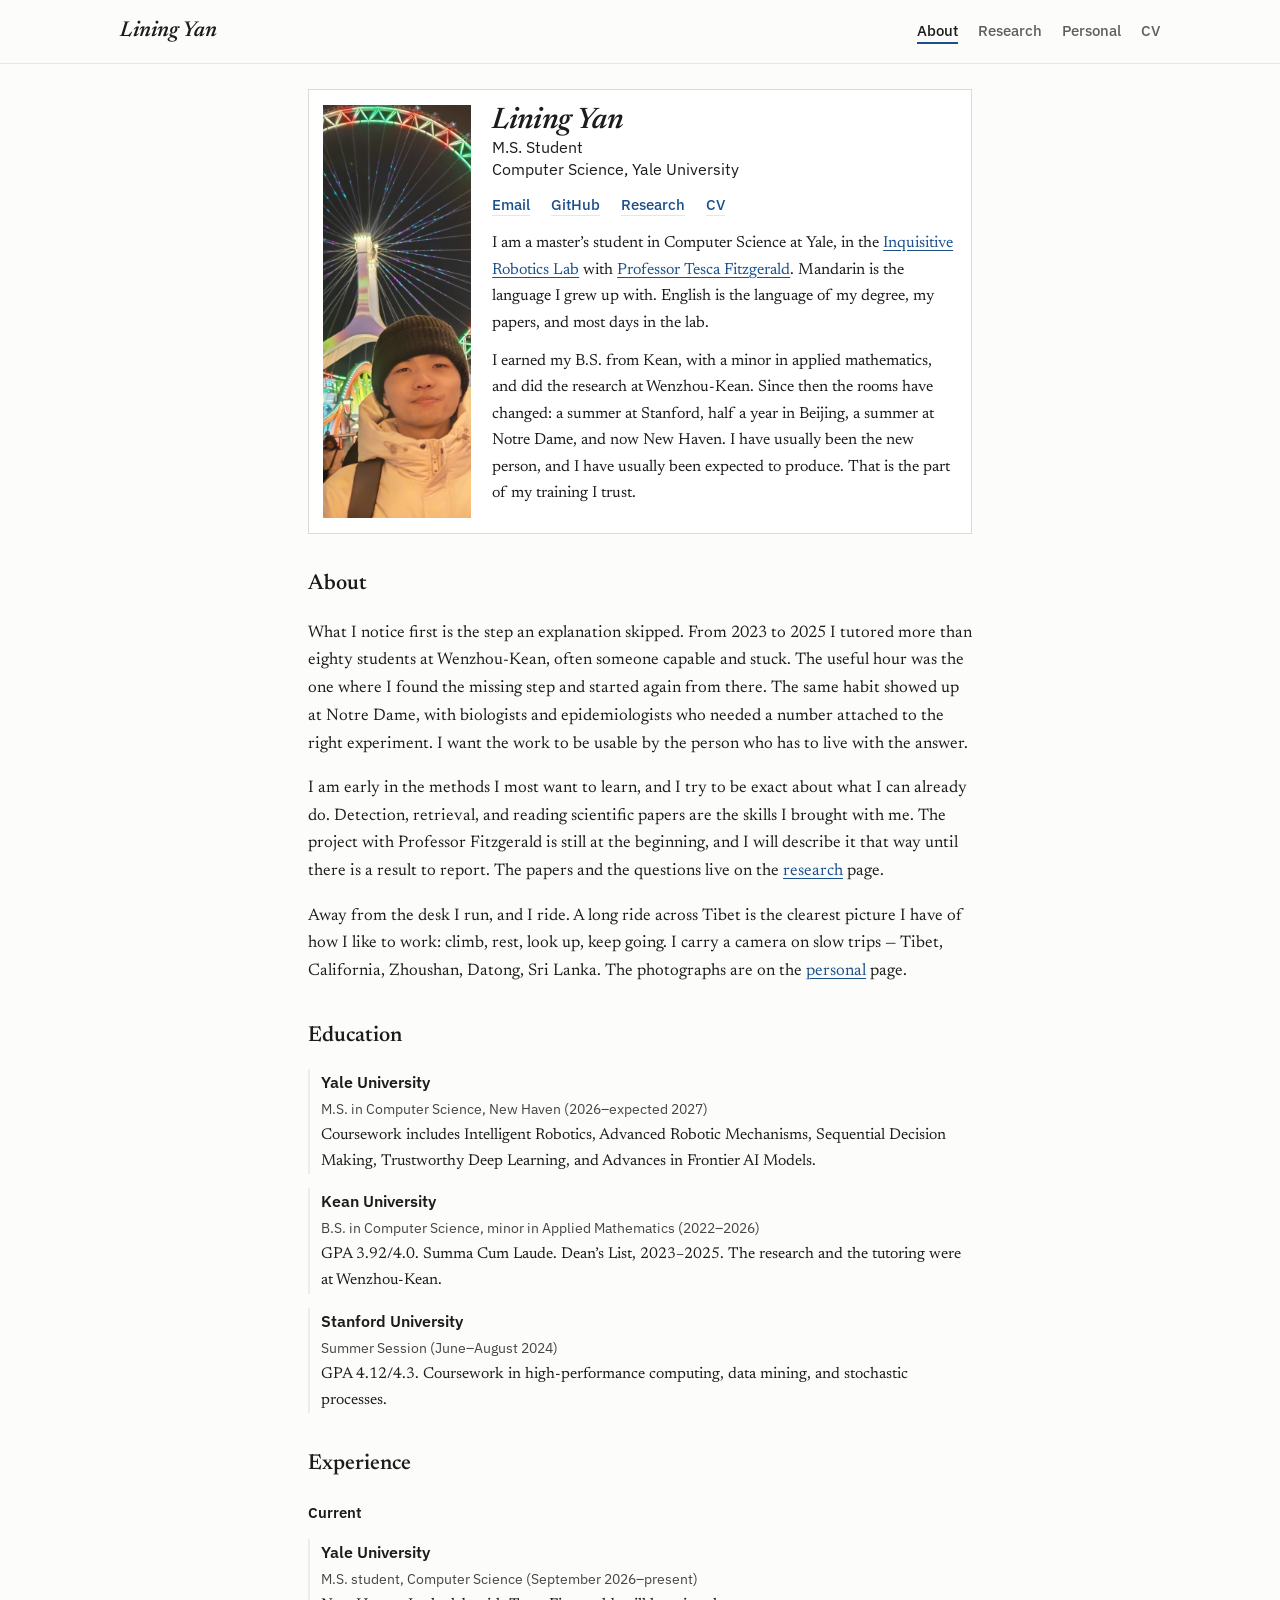
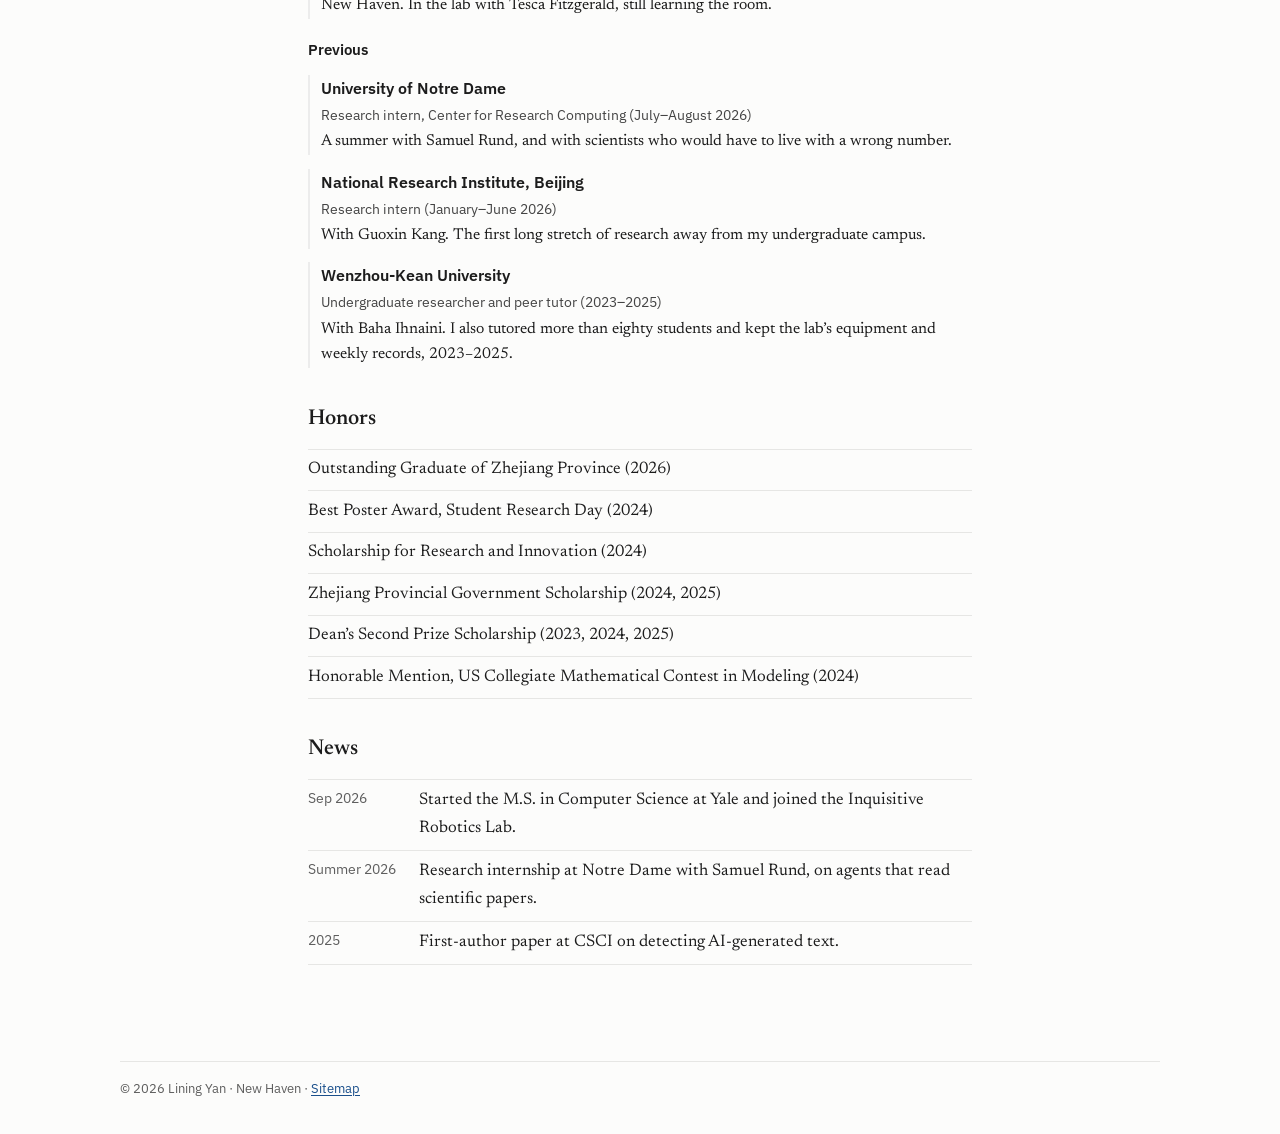
==== index.html @ f195c376 "Fold education, experience, and honors into About. Background is no longer a separate page. The old " ====
<!DOCTYPE html>
<html lang="en">
<head>
  <meta charset="UTF-8" />
  <meta name="viewport" content="width=device-width, initial-scale=1" />
  <title>Lining Yan</title>
  <meta name="description" content="Lining Yan is a master’s student in Computer Science at Yale. A short introduction: where he has studied, how he works with people, and what he does away from the lab." />
  <meta name="author" content="Lining Yan" />
  <meta name="robots" content="index, follow" />
  <link rel="canonical" href="https://yanlining1234741.github.io/lining-yan/" />
  <meta property="og:type" content="website" />
  <meta property="og:title" content="Lining Yan" />
  <meta property="og:description" content="M.S. student in Computer Science at Yale. A short introduction to who I am." />
  <meta property="og:url" content="https://yanlining1234741.github.io/lining-yan/" />
  <meta property="og:image" content="https://yanlining1234741.github.io/lining-yan/assets/portrait.jpg" />
  <meta name="twitter:card" content="summary" />
  <meta name="twitter:title" content="Lining Yan" />
  <meta name="twitter:description" content="M.S. student in Computer Science at Yale. A short introduction to who I am." />
  <script type="application/ld+json">
  {
    "@context": "https://schema.org",
    "@type": "Person",
    "name": "Lining Yan",
    "url": "https://yanlining1234741.github.io/lining-yan/",
    "image": "https://yanlining1234741.github.io/lining-yan/assets/portrait.jpg",
    "email": "mailto:lining.yan@yale.edu",
    "jobTitle": "M.S. Student in Computer Science",
    "affiliation": { "@type": "CollegeOrUniversity", "name": "Yale University" },
    "alumniOf": [
      { "@type": "CollegeOrUniversity", "name": "Kean University" }
    ],
    "knowsAbout": [
      "Reliable and adaptive agents",
      "Multimodal retrieval",
      "Interactive learning",
      "Agentic decision-making"
    ],
    "sameAs": ["https://github.com/yanlining1234741"]
  }
  </script>
  <link rel="preconnect" href="https://fonts.googleapis.com" />
  <link rel="preconnect" href="https://fonts.gstatic.com" crossorigin />
  <link href="https://fonts.googleapis.com/css2?family=IBM+Plex+Sans:wght@400;500;600&family=Newsreader:ital,opsz,wght@0,6..72,400;0,6..72,500;0,6..72,600;1,6..72,450&display=swap" rel="stylesheet" />
  <link rel="stylesheet" href="css/style.css" />
</head>
<body>
  <header class="site-header">
    <div class="header-inner">
      <a class="site-title" href="index.html">Lining Yan</a>
      <button class="nav-toggle" type="button" aria-label="Open menu" aria-expanded="false">
        <span></span><span></span><span></span>
      </button>
      <nav class="site-nav" aria-label="Primary">
        <a href="index.html" class="is-active">About</a>
        <a href="research.html">Research</a>
        <a href="personal.html">Personal</a>
        <a href="assets/Lining_Yan-CV.pdf" target="_blank" rel="noopener">CV</a>
      </nav>
    </div>
  </header>

  <main class="home">
    <section class="intro-card">
      <img src="assets/portrait.jpg" alt="Portrait of Lining Yan" width="280" height="350" />
      <div>
        <h1>Lining Yan</h1>
        <p class="role">M.S. Student<br />Computer Science, Yale University</p>
        <ul class="links">
          <li><a href="mailto:lining.yan@yale.edu">Email</a></li>
          <li><a href="https://github.com/yanlining1234741" target="_blank" rel="noopener">GitHub</a></li>
          <li><a href="research.html">Research</a></li>
          <li><a href="assets/Lining_Yan-CV.pdf" target="_blank" rel="noopener">CV</a></li>
        </ul>
        <p>
          I am a master’s student in Computer Science at Yale, in the
          <a href="https://iqr.cs.yale.edu/" target="_blank" rel="noopener">Inquisitive Robotics Lab</a>
          with <a href="https://www.tescafitzgerald.com/" target="_blank" rel="noopener">Professor Tesca Fitzgerald</a>.
          Mandarin is the language I grew up with. English is the language of my degree, my papers, and most days in the lab.
        </p>
        <p>
          I earned my B.S. from Kean, with a minor in applied mathematics, and did the research at Wenzhou-Kean.
          Since then the rooms have changed: a summer at Stanford, half a year in Beijing, a summer at Notre Dame, and now New Haven.
          I have usually been the new person, and I have usually been expected to produce. That is the part of my training I trust.
        </p>
      </div>
    </section>

    <section class="prose-block">
      <h2>About</h2>
      <p>
        What I notice first is the step an explanation skipped.
        From 2023 to 2025 I tutored more than eighty students at Wenzhou-Kean, often someone capable and stuck.
        The useful hour was the one where I found the missing step and started again from there.
        The same habit showed up at Notre Dame, with biologists and epidemiologists who needed a number attached to the right experiment.
        I want the work to be usable by the person who has to live with the answer.
      </p>
      <p>
        I am early in the methods I most want to learn, and I try to be exact about what I can already do.
        Detection, retrieval, and reading scientific papers are the skills I brought with me.
        The project with Professor Fitzgerald is still at the beginning, and I will describe it that way until there is a result to report.
        The papers and the questions live on the <a href="research.html">research</a> page.
      </p>
      <p>
        Away from the desk I run, and I ride.
        A long ride across Tibet is the clearest picture I have of how I like to work: climb, rest, look up, keep going.
        I carry a camera on slow trips — Tibet, California, Zhoushan, Datong, Sri Lanka.
        The photographs are on the <a href="personal.html">personal</a> page.
      </p>
    </section>

    <section class="prose-block" id="education">
      <h2>Education</h2>
      <article class="exp">
        <h3>Yale University</h3>
        <p class="exp-meta">M.S. in Computer Science, New Haven (2026–expected 2027)</p>
        <p class="exp-note">Coursework includes Intelligent Robotics, Advanced Robotic Mechanisms, Sequential Decision Making, Trustworthy Deep Learning, and Advances in Frontier AI Models.</p>
      </article>
      <article class="exp">
        <h3>Kean University</h3>
        <p class="exp-meta">B.S. in Computer Science, minor in Applied Mathematics (2022–2026)</p>
        <p class="exp-note">GPA 3.92/4.0. Summa Cum Laude. Dean’s List, 2023–2025. The research and the tutoring were at Wenzhou-Kean.</p>
      </article>
      <article class="exp">
        <h3>Stanford University</h3>
        <p class="exp-meta">Summer Session (June–August 2024)</p>
        <p class="exp-note">GPA 4.12/4.3. Coursework in high-performance computing, data mining, and stochastic processes.</p>
      </article>
    </section>

    <section class="prose-block">
      <h2>Experience</h2>
      <h3 class="exp-label">Current</h3>
      <article class="exp">
        <h3>Yale University</h3>
        <p class="exp-meta">M.S. student, Computer Science (September 2026–present)</p>
        <p class="exp-note">New Haven. In the lab with Tesca Fitzgerald, still learning the room.</p>
      </article>

      <h3 class="exp-label">Previous</h3>
      <article class="exp">
        <h3>University of Notre Dame</h3>
        <p class="exp-meta">Research intern, Center for Research Computing (July–August 2026)</p>
        <p class="exp-note">A summer with Samuel Rund, and with scientists who would have to live with a wrong number.</p>
      </article>
      <article class="exp">
        <h3>National Research Institute, Beijing</h3>
        <p class="exp-meta">Research intern (January–June 2026)</p>
        <p class="exp-note">With Guoxin Kang. The first long stretch of research away from my undergraduate campus.</p>
      </article>
      <article class="exp">
        <h3>Wenzhou-Kean University</h3>
        <p class="exp-meta">Undergraduate researcher and peer tutor (2023–2025)</p>
        <p class="exp-note">With Baha Ihnaini. I also tutored more than eighty students and kept the lab’s equipment and weekly records, 2023–2025.</p>
      </article>
    </section>

    <section class="prose-block">
      <h2>Honors</h2>
      <ul class="honors">
        <li>Outstanding Graduate of Zhejiang Province (2026)</li>
        <li>Best Poster Award, Student Research Day (2024)</li>
        <li>Scholarship for Research and Innovation (2024)</li>
        <li>Zhejiang Provincial Government Scholarship (2024, 2025)</li>
        <li>Dean’s Second Prize Scholarship (2023, 2024, 2025)</li>
        <li>Honorable Mention, US Collegiate Mathematical Contest in Modeling (2024)</li>
      </ul>
    </section>

    <section class="prose-block">
      <h2>News</h2>
      <ul class="news">
        <li><span>Sep 2026</span> Started the M.S. in Computer Science at Yale and joined the Inquisitive Robotics Lab.</li>
        <li><span>Summer 2026</span> Research internship at Notre Dame with Samuel Rund, on agents that read scientific papers.</li>
        <li><span>2025</span> First-author paper at CSCI on detecting AI-generated text.</li>
      </ul>
    </section>
  </main>

  <footer class="site-footer">
    <p>© <span data-year></span> Lining Yan · New Haven · <a href="sitemap.xml">Sitemap</a></p>
  </footer>
  <script src="js/main.js"></script>
</body>
</html>
---- css/style.css ----
:root {
  --paper: #fcfcfb;
  --ink: #1c1c1c;
  --muted: #5e5e5e;
  --line: #e6e6e4;
  --mark: #1a4f8b;
  --mark-soft: rgba(30, 58, 95, 0.08);
  --serif: "Newsreader", "Iowan Old Style", Palatino, serif;
  --sans: "IBM Plex Sans", "Helvetica Neue", Arial, sans-serif;
  --max: 46rem;
  --wide: 68rem;
}

*,
*::before,
*::after {
  box-sizing: border-box;
}

html {
  scroll-behavior: smooth;
}

body {
  margin: 0;
  min-height: 100vh;
  overflow-x: clip;
  color: var(--ink);
  background: var(--paper);
  font-family: var(--serif);
  font-size: 1.05rem;
  line-height: 1.65;
  font-optical-sizing: auto;
  -webkit-font-smoothing: antialiased;
}

a {
  color: var(--mark);
  text-decoration-thickness: 1px;
  text-underline-offset: 0.18em;
}

a:hover {
  color: #14283f;
}

img {
  max-width: 100%;
}

.site-header {
  position: sticky;
  top: 0;
  z-index: 20;
  background: rgba(252, 252, 251, 0.96);
  backdrop-filter: blur(10px);
  border-bottom: 1px solid var(--line);
}

.header-inner {
  display: flex;
  align-items: center;
  justify-content: space-between;
  gap: 1.5rem;
  max-width: var(--wide);
  margin: 0 auto;
  padding: 0.85rem 1.5rem;
}

.site-title {
  font-family: var(--serif);
  font-style: italic;
  font-weight: 560;
  font-size: 1.35rem;
  letter-spacing: 0;
  text-transform: none;
  color: var(--ink);
  text-decoration: none;
}

.site-title:hover {
  color: var(--mark);
}

.site-nav {
  display: flex;
  align-items: center;
  gap: 1.25rem;
  font-family: var(--sans);
  font-size: 0.92rem;
  font-weight: 500;
}

.site-nav a {
  color: var(--muted);
  text-decoration: none;
}

.site-nav a:hover,
.site-nav a.is-active {
  color: var(--ink);
}

.site-nav a.is-active {
  box-shadow: inset 0 -2px 0 var(--mark);
}

.nav-toggle {
  display: none;
  width: 2.25rem;
  height: 2.25rem;
  padding: 0;
  border: 0;
  background: transparent;
  cursor: pointer;
}

.nav-toggle span {
  display: block;
  width: 1.15rem;
  height: 1.5px;
  margin: 0.28rem auto;
  background: var(--ink);
}

.home {
  max-width: 44rem;
  margin: 0 auto;
  padding: 1.6rem 1.25rem 3.5rem;
}

.intro-card {
  display: grid;
  grid-template-columns: 9.2rem 1fr;
  gap: 1.15rem 1.35rem;
  align-items: stretch;
  padding: 0.9rem;
  border: 1px solid #d9d9d6;
  background: #fff;
}

.intro-card img {
  width: 100%;
  height: 100%;
  object-fit: cover;
  object-position: center 18%;
}

.intro-card h1 {
  margin: 0;
  font-style: italic;
  font-weight: 560;
  font-size: 1.85rem;
  letter-spacing: -0.02em;
  line-height: 1.1;
}

.role {
  margin: 0.35rem 0 0.55rem;
  font-family: var(--sans);
  font-size: 0.92rem;
  line-height: 1.35;
  color: var(--ink);
}

.intro-card .links {
  margin: 0 0 0.85rem;
}

.intro-card p {
  margin: 0 0 0.75rem;
  font-size: 1rem;
}

.prose-block {
  margin-top: 2.1rem;
}

.prose-block h2 {
  margin: 0 0 0.7rem;
  font-size: 1.35rem;
  font-weight: 560;
}

.interest-list {
  margin: 0.4rem 0 0;
  padding-left: 1.25rem;
}

.interest-list li {
  margin: 0.75rem 0;
  padding-left: 0.2rem;
}

.exp-label {
  margin: 1.1rem 0 0.2rem;
  font-family: var(--sans);
  font-size: 0.95rem;
  font-weight: 600;
}

.exp {
  margin: 0.85rem 0 0;
  padding-left: 0.7rem;
  border-left: 2px solid #ececec;
}

.exp h3 {
  margin: 0;
  font-family: var(--sans);
  font-size: 1rem;
  font-weight: 600;
}

.exp-meta {
  margin: 0.1rem 0 0;
  font-family: var(--sans);
  font-size: 0.9rem;
  color: #444;
}

.exp-note {
  margin: 0.15rem 0 0;
  font-size: 0.98rem;
}

.honors {
  list-style: none;
  margin: 0;
  padding: 0;
}

.honors li {
  padding: 0.4rem 0;
  border-top: 1px solid var(--line);
}

.honors li:last-child {
  border-bottom: 1px solid var(--line);
}

.news {
  list-style: none;
  margin: 0;
  padding: 0;
}

.news li {
  display: grid;
  grid-template-columns: 6.2rem 1fr;
  gap: 0.75rem;
  padding: 0.45rem 0;
  border-top: 1px solid var(--line);
}

.news li:last-child {
  border-bottom: 1px solid var(--line);
}

.news span {
  font-family: var(--sans);
  font-size: 0.86rem;
  color: var(--muted);
}

.page {
  max-width: var(--max);
  margin: 0 auto;
  padding: 3.2rem 1.5rem 4.5rem;
}

.page-wide {
  max-width: var(--wide);
}

.opening {
  max-width: var(--wide);
  margin: 0 auto;
  padding: 3.5rem 1.5rem 1rem;
}

.kicker {
  margin: 0 0 1.1rem;
  font-family: var(--sans);
  font-size: 0.82rem;
  font-weight: 500;
  letter-spacing: 0.14em;
  text-transform: uppercase;
  color: var(--muted);
}

.opening h1 {
  max-width: 22ch;
  margin: 0.35rem 0 0;
  font-weight: 560;
  font-size: clamp(1.85rem, 3.4vw, 2.7rem);
  line-height: 1.12;
  letter-spacing: -0.02em;
}

.name-line {
  margin: 0;
  font-family: var(--sans);
  font-size: 1.35rem;
  font-weight: 600;
  letter-spacing: -0.01em;
}

.lede {
  max-width: 40rem;
  margin: 1rem 0 0;
  font-size: 1.08rem;
  color: #2c3340;
}

.questions {
  list-style: none;
  display: grid;
  grid-template-columns: repeat(3, minmax(0, 1fr));
  gap: 1rem;
  margin: 2.6rem 0 0;
  padding: 0;
  width: 100%;
}

.questions li {
  margin: 0;
  padding: 1.1rem 1rem 1.15rem;
  background: #ffffff;
  border-top: 2px solid var(--mark);
}

.questions span {
  display: block;
  margin-bottom: 0.55rem;
  font-family: var(--sans);
  font-size: 0.75rem;
  font-weight: 600;
  letter-spacing: 0.12em;
  color: var(--mark);
}

.questions strong {
  display: block;
  margin-bottom: 0.35rem;
  font-family: var(--sans);
  font-size: 0.95rem;
  font-weight: 600;
}

.questions em {
  display: block;
  font-style: italic;
  font-weight: 480;
  font-size: 1.02rem;
  overflow-wrap: break-word;
}

.who {
  display: grid;
  grid-template-columns: 8.5rem 1fr;
  gap: 1.6rem 2rem;
  align-items: start;
  max-width: var(--wide);
  margin: 0 auto;
  padding: 2.8rem 1.5rem 0;
}

.who img {
  width: 8.5rem;
  height: 10.6rem;
  object-fit: cover;
  object-position: center 15%;
  border: 1px solid var(--line);
}

.who p {
  margin: 0 0 0.9rem;
}

.links {
  display: flex;
  flex-wrap: wrap;
  gap: 0.8rem 1.3rem;
  list-style: none;
  margin: 1.1rem 0 0;
  padding: 0;
  font-family: var(--sans);
  font-size: 0.92rem;
  font-weight: 500;
}

.links a {
  text-decoration: none;
  border-bottom: 1px solid var(--line);
  padding-bottom: 0.08rem;
}

.links a:hover {
  border-bottom-color: var(--mark);
}

.trace,
.section-block {
  max-width: var(--wide);
  margin: 0 auto;
  padding: 3rem 1.5rem 0;
}

.section-label {
  margin: 0 0 1.2rem;
  font-family: var(--sans);
  font-size: 0.78rem;
  font-weight: 600;
  letter-spacing: 0.16em;
  text-transform: uppercase;
  color: var(--muted);
}

.trace-list,
.work-list {
  list-style: none;
  margin: 0;
  padding: 0;
}

.trace-list {
  border-left: 1px solid var(--line);
  margin-left: 0.35rem;
}

.trace-list > li,
.work-list > li {
  position: relative;
  padding: 0 0 1.5rem 1.4rem;
}

.trace-list > li::before {
  content: "";
  position: absolute;
  left: -0.32rem;
  top: 0.4rem;
  width: 0.55rem;
  height: 0.55rem;
  border-radius: 50%;
  background: var(--paper);
  border: 2px solid var(--mark);
}

.meta {
  display: block;
  margin-bottom: 0.25rem;
  font-family: var(--sans);
  font-size: 0.75rem;
  font-weight: 600;
  letter-spacing: 0.08em;
  text-transform: uppercase;
  color: var(--mark);
}

.trace-list h2,
.work-list h2,
.page-title {
  margin: 0 0 0.3rem;
  font-size: 1.35rem;
  font-weight: 560;
  letter-spacing: -0.02em;
}

.trace-list p,
.work-list p {
  margin: 0;
  color: #2c3340;
}

.page-title {
  font-size: clamp(2rem, 4vw, 2.8rem);
  margin-bottom: 0.6rem;
}

.page-lead {
  margin: 0 0 2rem;
  max-width: 38rem;
  color: #2c3340;
}

.work-list > li {
  padding: 1.15rem 0;
  border-top: 1px solid var(--line);
}

.work-list > li:last-child {
  border-bottom: 1px solid var(--line);
}

.facts {
  display: grid;
  grid-template-columns: repeat(4, minmax(0, 1fr));
  gap: 0.75rem;
  max-width: var(--wide);
  margin: 0 auto;
  padding: 1.75rem 1.5rem 0;
  list-style: none;
}

.facts li {
  margin: 0;
  padding: 0.8rem 0.85rem 0.9rem;
  background: #fff;
  border: 1px solid var(--line);
}

.facts span {
  display: block;
  margin-bottom: 0.25rem;
  font-family: var(--sans);
  font-size: 0.68rem;
  font-weight: 600;
  letter-spacing: 0.1em;
  text-transform: uppercase;
  color: var(--muted);
}

.facts strong {
  display: block;
  font-family: var(--sans);
  font-size: 0.92rem;
  font-weight: 500;
  line-height: 1.35;
}

.tag {
  display: inline-block;
  margin-right: 0.45rem;
  padding: 0.08rem 0.4rem;
  background: var(--mark-soft);
  color: var(--mark);
  font-family: var(--sans);
  font-size: 0.72rem;
  font-weight: 600;
  letter-spacing: 0.06em;
  text-transform: uppercase;
}

.subhead {
  margin: 2.2rem 0 0.4rem;
  font-family: var(--sans);
  font-size: 0.78rem;
  font-weight: 600;
  letter-spacing: 0.14em;
  text-transform: uppercase;
  color: var(--muted);
}

.plain-list,
.bullet-list {
  list-style: none;
  margin: 0;
  padding: 0;
}

.plain-list > li {
  display: grid;
  grid-template-columns: 9.2rem 1fr;
  gap: 0.75rem 1.25rem;
  padding: 0.95rem 0;
  border-top: 1px solid var(--line);
}

.plain-list > li:last-child {
  border-bottom: 1px solid var(--line);
}

.when {
  font-family: var(--sans);
  font-size: 0.8rem;
  font-weight: 600;
  letter-spacing: 0.04em;
  color: var(--muted);
  padding-top: 0.2rem;
}

.bullet-list {
  display: grid;
  gap: 0.45rem;
}

.bullet-list li {
  position: relative;
  padding-left: 1rem;
}

.bullet-list li::before {
  content: "";
  position: absolute;
  left: 0;
  top: 0.62rem;
  width: 0.35rem;
  height: 0.35rem;
  border-radius: 50%;
  background: var(--mark);
}

.prose p {
  margin: 0 0 1rem;
}

.hobbies {
  display: grid;
  grid-template-columns: repeat(3, minmax(0, 1fr));
  gap: 1rem;
  margin-top: 1.4rem;
}

.hobby {
  padding-top: 0.8rem;
  border-top: 2px solid var(--mark);
}

.hobby h2 {
  margin: 0 0 0.4rem;
  font-family: var(--sans);
  font-size: 0.95rem;
  font-weight: 600;
}

.hobby p {
  margin: 0;
  font-size: 1rem;
}

.rule {
  border: 0;
  border-top: 1px solid var(--line);
  margin: 2.2rem 0;
}

.album-head {
  display: flex;
  align-items: baseline;
  justify-content: space-between;
  gap: 1rem;
}

.album-head .subhead {
  margin: 0;
}

.album-note,
.album-group-title {
  font-family: var(--sans);
}

.album-note {
  margin: 0;
  font-size: 0.82rem;
  color: var(--muted);
}

.album-group-title {
  margin: 1.8rem 0 0.8rem;
  font-size: 1.15rem;
  font-weight: 560;
}

.gallery {
  display: grid;
  grid-template-columns: repeat(3, minmax(0, 1fr));
  gap: 0.7rem;
}

.gallery-item {
  position: relative;
  display: block;
  margin: 0;
  padding: 0;
  border: 0;
  background: #e7dfd2;
  cursor: pointer;
  overflow: hidden;
  aspect-ratio: 4 / 3;
  text-align: left;
}

.gallery-item img {
  width: 100%;
  height: 100%;
  object-fit: cover;
  transition: transform 0.45s ease;
}

.gallery-item span {
  position: absolute;
  left: 0;
  right: 0;
  bottom: 0;
  padding: 1.5rem 0.7rem 0.5rem;
  font-family: var(--sans);
  font-size: 0.75rem;
  font-weight: 600;
  letter-spacing: 0.04em;
  color: #fff;
  background: linear-gradient(transparent, rgba(28, 23, 18, 0.72));
}

.gallery-item:hover img,
.gallery-item:focus-visible img {
  transform: scale(1.04);
}

.gallery-item:focus-visible {
  outline: 2px solid var(--mark);
  outline-offset: 2px;
}

.lightbox {
  position: fixed;
  inset: 0;
  z-index: 100;
  display: flex;
  align-items: center;
  justify-content: center;
  padding: 1.5rem;
  background: rgba(28, 23, 18, 0.9);
}

.lightbox[hidden] {
  display: none;
}

.lightbox-figure {
  margin: 0;
  max-width: min(92vw, 56rem);
  text-align: center;
}

.lightbox-figure img {
  max-width: 100%;
  max-height: 78vh;
  object-fit: contain;
}

.lightbox-figure figcaption {
  margin-top: 0.7rem;
  font-family: var(--sans);
  font-size: 0.9rem;
  color: rgba(255, 255, 255, 0.86);
}

.lightbox-close,
.lightbox-prev,
.lightbox-next {
  position: absolute;
  border: 0;
  background: transparent;
  color: #fff;
  cursor: pointer;
  font-size: 2rem;
  line-height: 1;
}

.lightbox-close { top: 0.7rem; right: 1rem; }
.lightbox-prev,
.lightbox-next { top: 50%; transform: translateY(-50%); }
.lightbox-prev { left: 0.4rem; }
.lightbox-next { right: 0.4rem; }

body.lightbox-open {
  overflow: hidden;
}

.site-footer {
  max-width: var(--wide);
  margin: 0 auto;
  padding: 2.5rem 1.5rem 2.2rem;
  font-family: var(--sans);
  font-size: 0.8rem;
  color: var(--muted);
}

.site-footer p {
  margin: 0;
  padding-top: 1rem;
  border-top: 1px solid var(--line);
}

.page-panel {
  background: transparent;
  border: 0;
  box-shadow: none;
  padding: 0;
}

@media (max-width: 800px) {
  .nav-toggle {
    display: inline-block;
  }

  .site-nav {
    display: none;
    position: absolute;
    left: 0;
    right: 0;
    top: 100%;
    flex-direction: column;
    align-items: stretch;
    gap: 0;
    padding: 0.4rem 0 0.7rem;
    background: var(--paper);
    border-bottom: 1px solid var(--line);
  }

  .header-inner.is-open .site-nav {
    display: flex;
  }

  .site-nav a {
    padding: 0.7rem 1.5rem;
  }

  .questions,
  .hobbies,
  .gallery {
    grid-template-columns: minmax(0, 1fr);
  }

  .questions li,
  .lede,
  .opening h1 {
    min-width: 0;
    max-width: 100%;
  }

  .who,
  .plain-list > li,
  .facts,
  .intro-card,
  .news li {
    grid-template-columns: 1fr;
    gap: 0.45rem;
  }

  .intro-card img {
    width: 8.5rem;
    height: 10.5rem;
  }

  .who img {
    width: 7rem;
    height: 8.8rem;
  }

  .opening,
  .who,
  .trace,
  .page {
    padding-left: 1.15rem;
    padding-right: 1.15rem;
  }

  .opening h1 {
    max-width: none;
    font-size: 2.15rem;
    overflow-wrap: break-word;
  }
}

@media (max-width: 480px) {
  .gallery {
    grid-template-columns: 1fr;
  }
}

@keyframes rise {
  from { opacity: 0; transform: translateY(8px); }
  to { opacity: 1; transform: none; }
}

@keyframes draw {
  from { transform: scaleX(0); }
  to { transform: scaleX(1); }
}

.opening h1,
.lede,
.facts li,
.questions li,
.trace-list > li,
.who {
  animation: rise 0.7s cubic-bezier(0.22, 1, 0.36, 1) both;
}

.questions li:nth-child(2),
.facts li:nth-child(2),
.trace-list > li:nth-child(2) { animation-delay: 0.08s; }
.questions li:nth-child(3),
.facts li:nth-child(3),
.trace-list > li:nth-child(3) { animation-delay: 0.16s; }
.facts li:nth-child(4),
.trace-list > li:nth-child(4) { animation-delay: 0.24s; }

.site-header {
  animation: rise 0.45s ease both;
}

.questions li,
.facts li,
.work-list > li {
  transition: border-color 0.25s ease, transform 0.25s ease;
}

.questions li:hover,
.facts li:hover {
  transform: translateY(-2px);
}

.trace-list {
  transform-origin: top center;
  animation: rise 0.8s ease both;
}

@media (prefers-reduced-motion: reduce) {
  html { scroll-behavior: auto; }
  .gallery-item img { transition: none; }
  .opening h1,
  .lede,
  .facts li,
  .questions li,
  .trace-list,
  .trace-list > li,
  .who,
  .site-header {
    animation: none;
  }
  .questions li:hover,
  .facts li:hover {
    transform: none;
  }
}
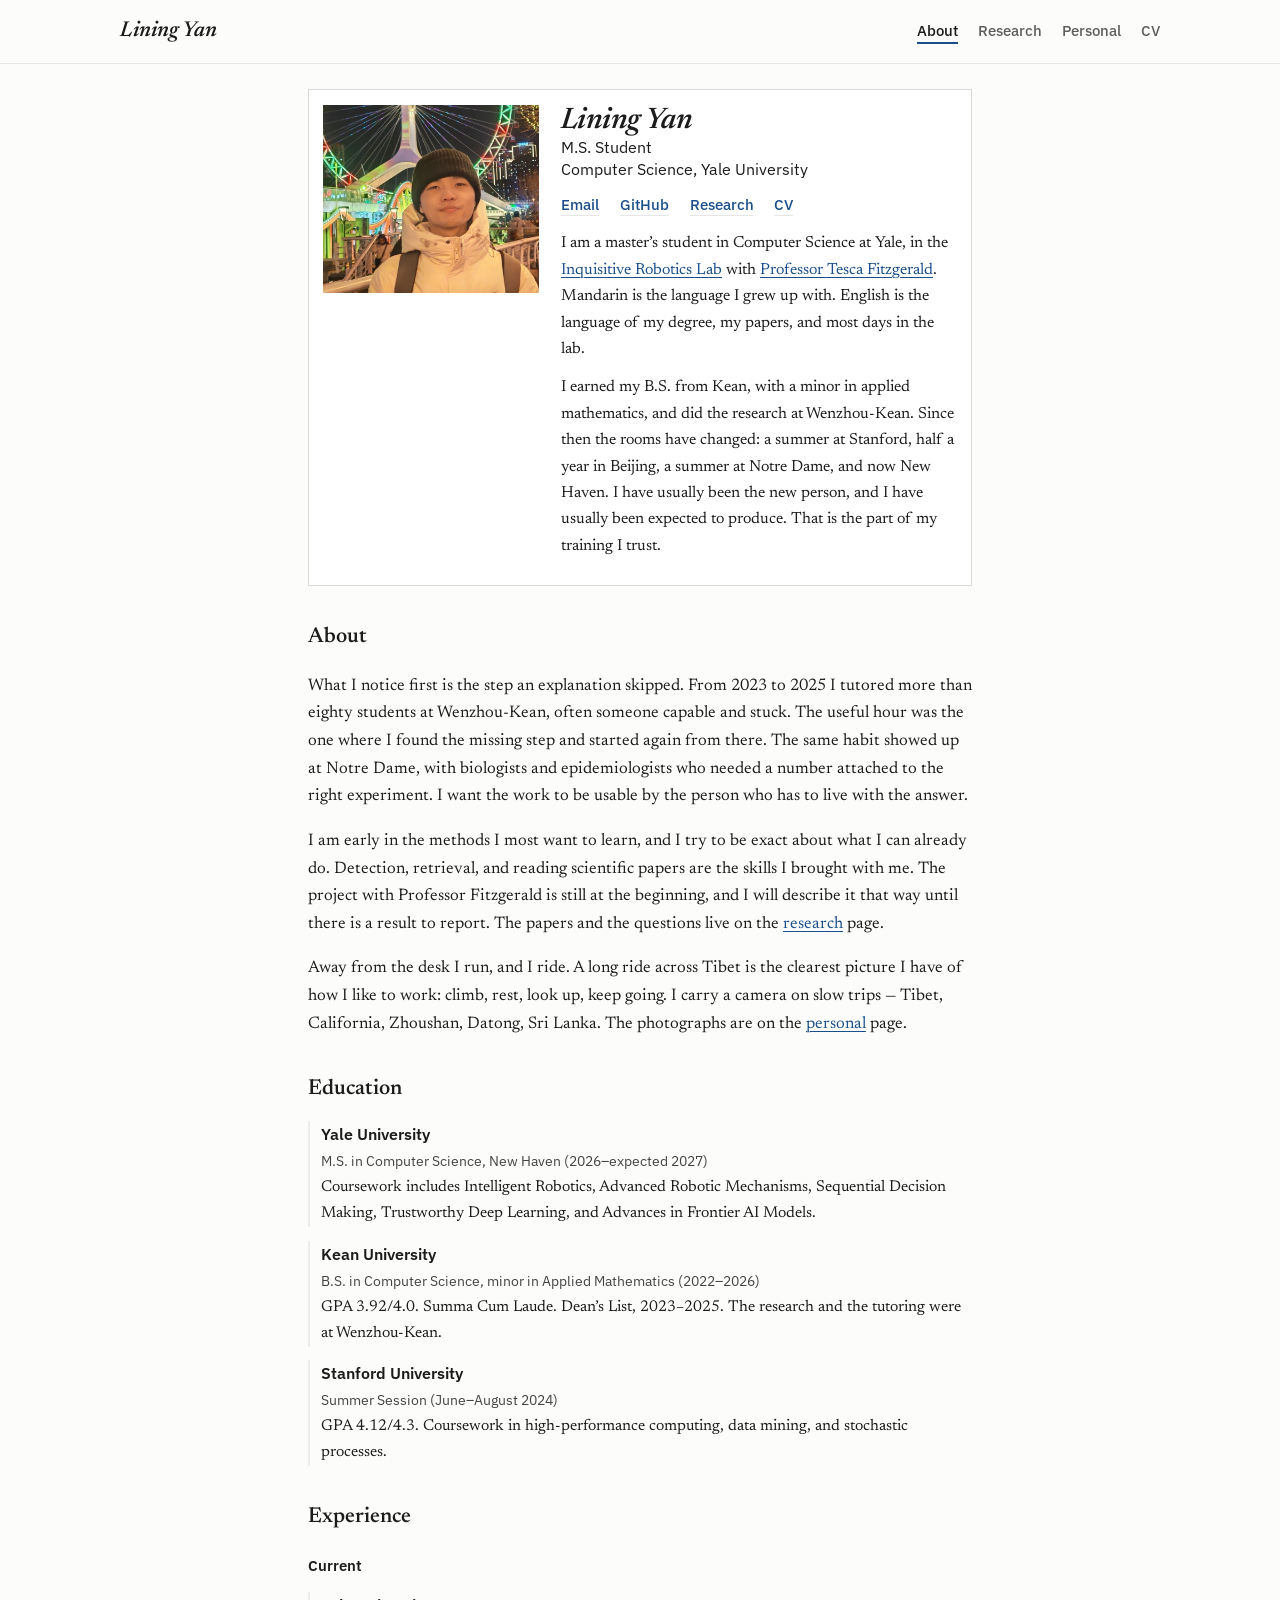
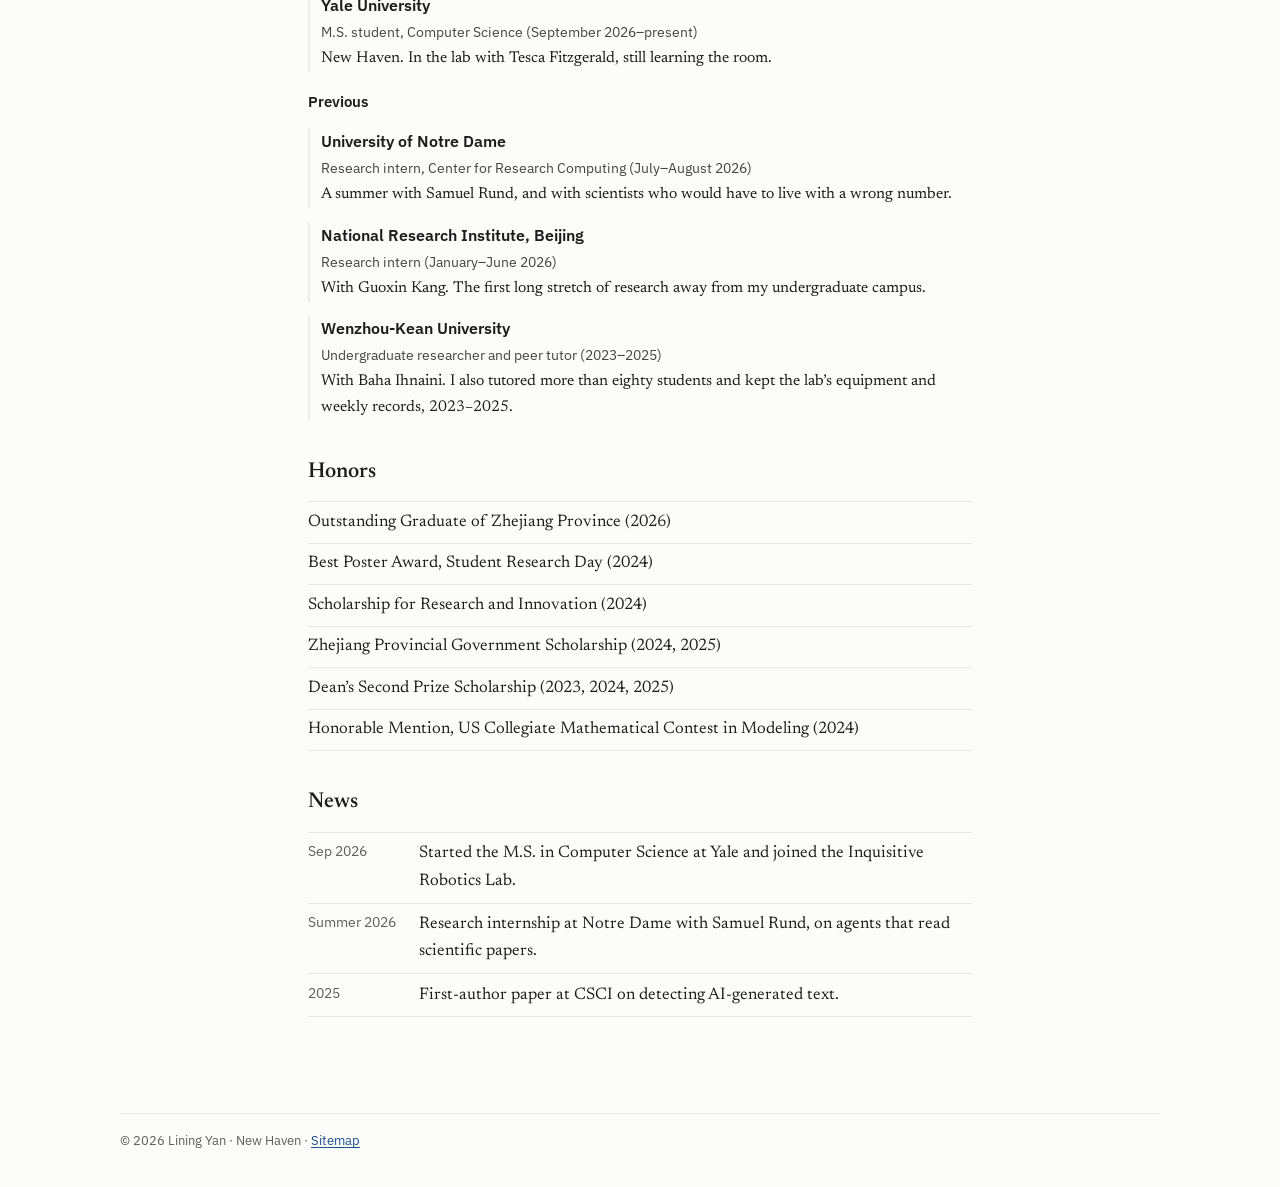
==== commit 7b0f9600: "Frame the homepage photo around the face. The portrait no longer stretches to the height of the bio," ====
--- a/index.html
+++ b/index.html
@@ -61,7 +61,7 @@
 
   <main class="home">
     <section class="intro-card">
-      <img src="assets/portrait.jpg" alt="Portrait of Lining Yan" width="280" height="350" />
+      <img src="assets/portrait-card.jpg" alt="Portrait of Lining Yan" width="810" height="707" />
       <div>
         <h1>Lining Yan</h1>
         <p class="role">M.S. Student<br />Computer Science, Yale University</p>
--- a/css/style.css
+++ b/css/style.css
@@ -131,19 +131,21 @@
 
 .intro-card {
   display: grid;
-  grid-template-columns: 9.2rem 1fr;
+  grid-template-columns: 13.5rem 1fr;
   gap: 1.15rem 1.35rem;
-  align-items: stretch;
+  align-items: start;
   padding: 0.9rem;
   border: 1px solid #d9d9d6;
   background: #fff;
 }
 
 .intro-card img {
+  display: block;
   width: 100%;
-  height: 100%;
+  height: auto;
+  aspect-ratio: 810 / 707;
   object-fit: cover;
-  object-position: center 18%;
+  object-position: center;
 }
 
 .intro-card h1 {
@@ -841,8 +843,9 @@
   }
 
   .intro-card img {
-    width: 8.5rem;
-    height: 10.5rem;
+    width: 100%;
+    max-width: 18rem;
+    height: auto;
   }
 
   .who img {
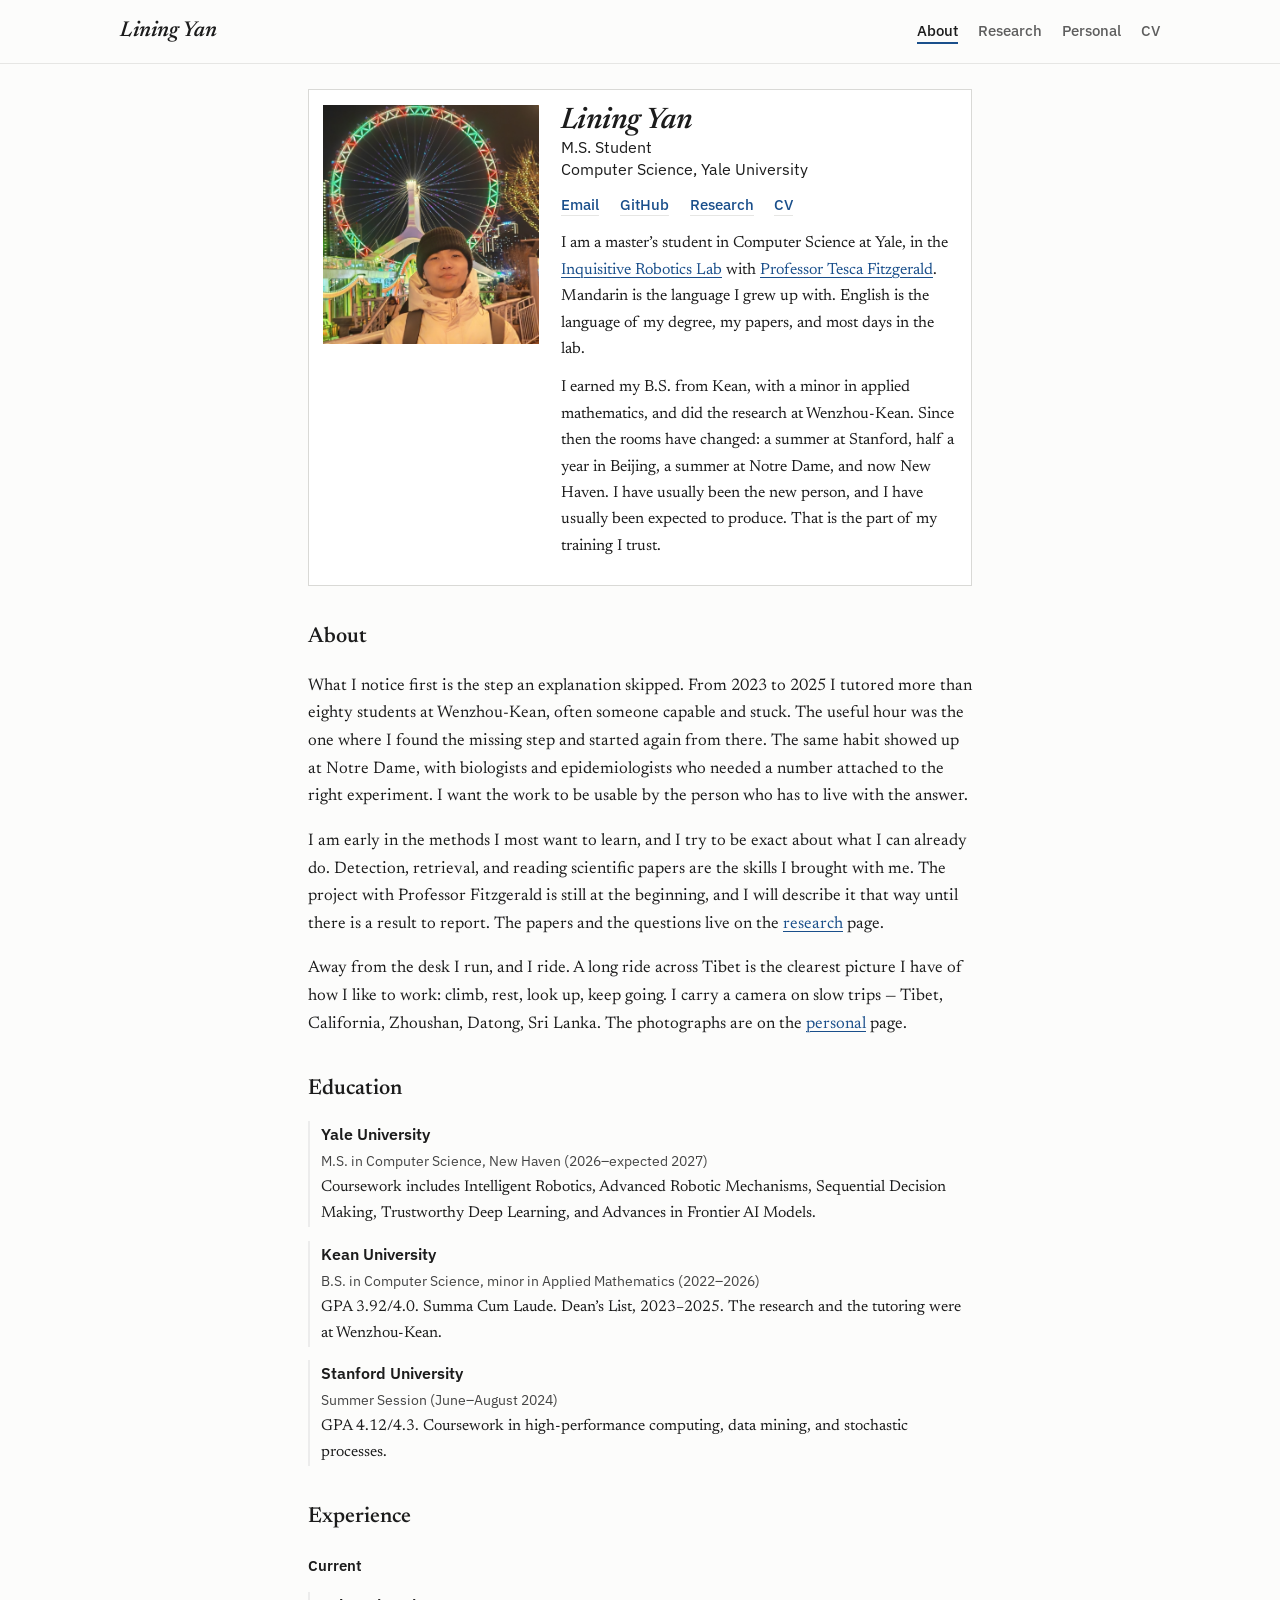
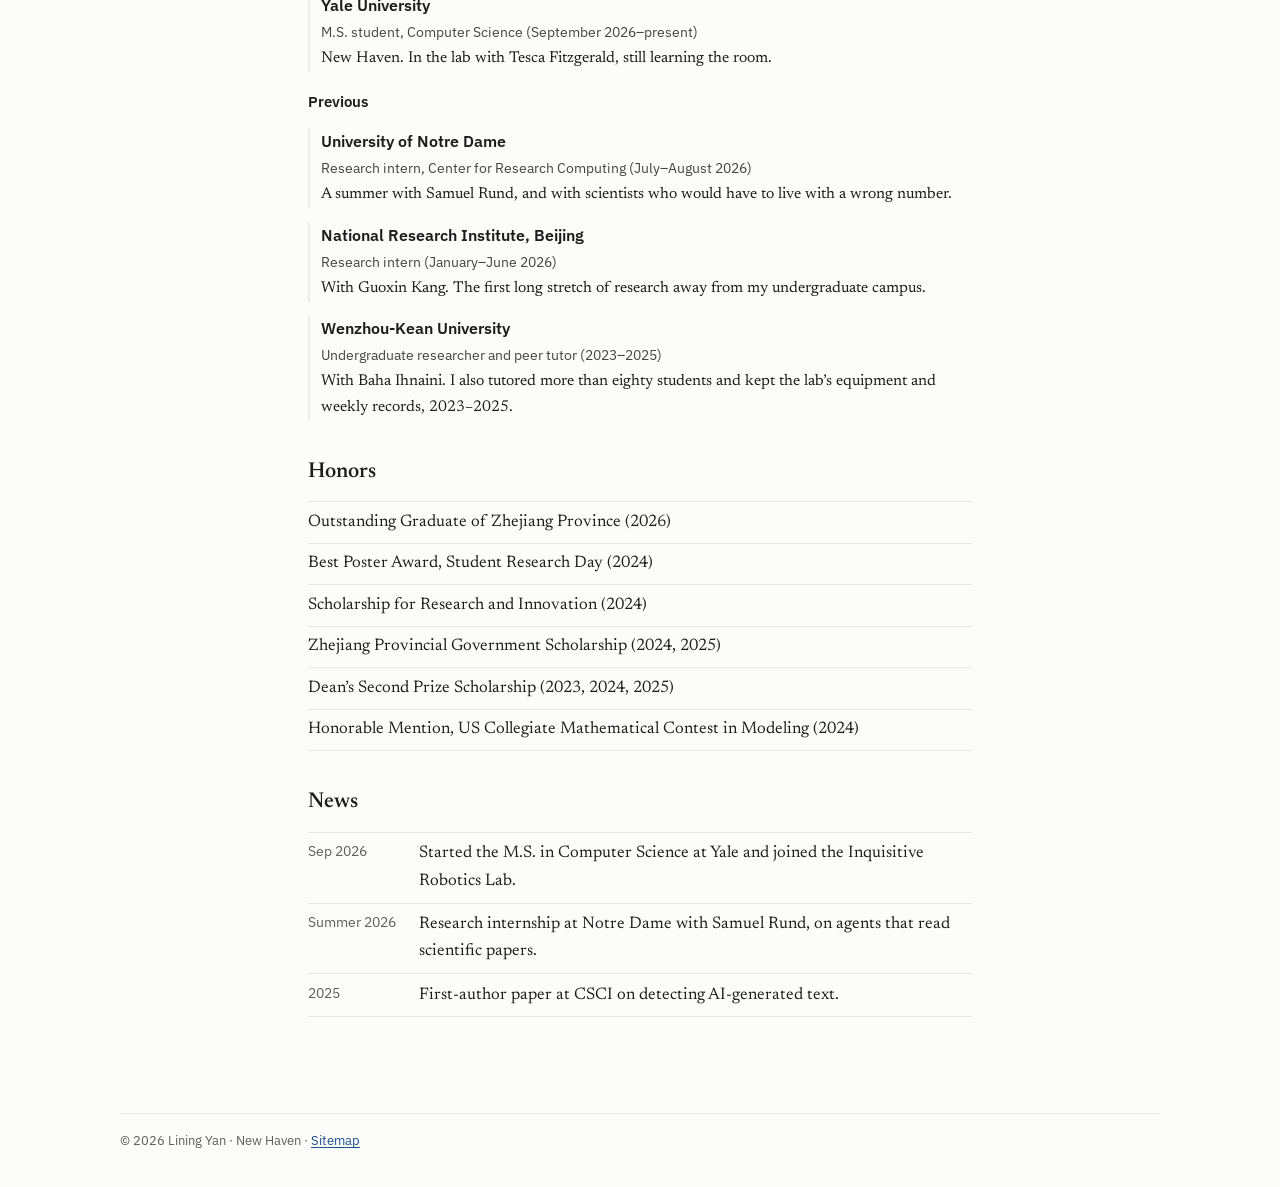
==== commit c1a24e45: "Show the homepage photo in full. The portrait keeps its original frame instead of a tighter crop.  C" ====
--- a/index.html
+++ b/index.html
@@ -61,7 +61,7 @@
 
   <main class="home">
     <section class="intro-card">
-      <img src="assets/portrait-card.jpg" alt="Portrait of Lining Yan" width="810" height="707" />
+      <img src="assets/portrait.jpg" alt="Portrait of Lining Yan" width="999" height="1107" />
       <div>
         <h1>Lining Yan</h1>
         <p class="role">M.S. Student<br />Computer Science, Yale University</p>
--- a/css/style.css
+++ b/css/style.css
@@ -143,9 +143,6 @@
   display: block;
   width: 100%;
   height: auto;
-  aspect-ratio: 810 / 707;
-  object-fit: cover;
-  object-position: center;
 }
 
 .intro-card h1 {
@@ -844,7 +841,6 @@
 
   .intro-card img {
     width: 100%;
-    max-width: 18rem;
     height: auto;
   }
 
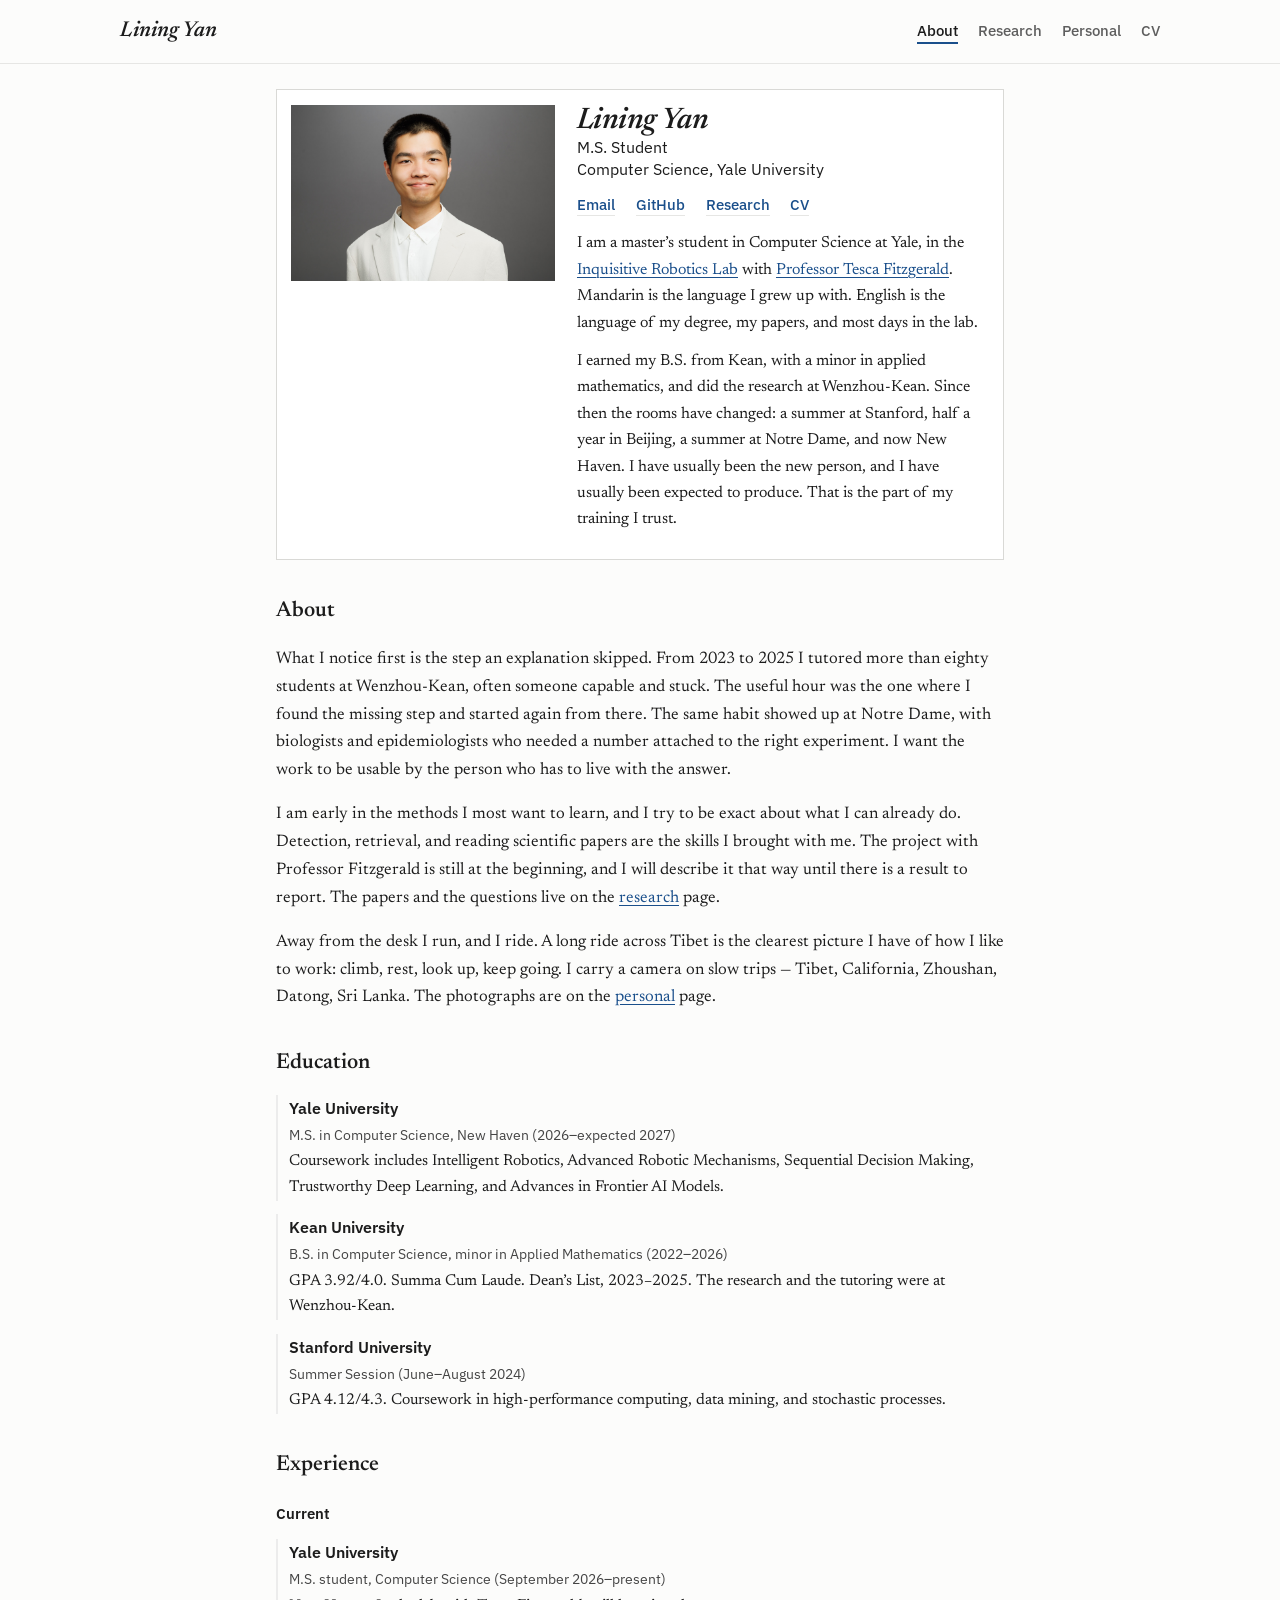
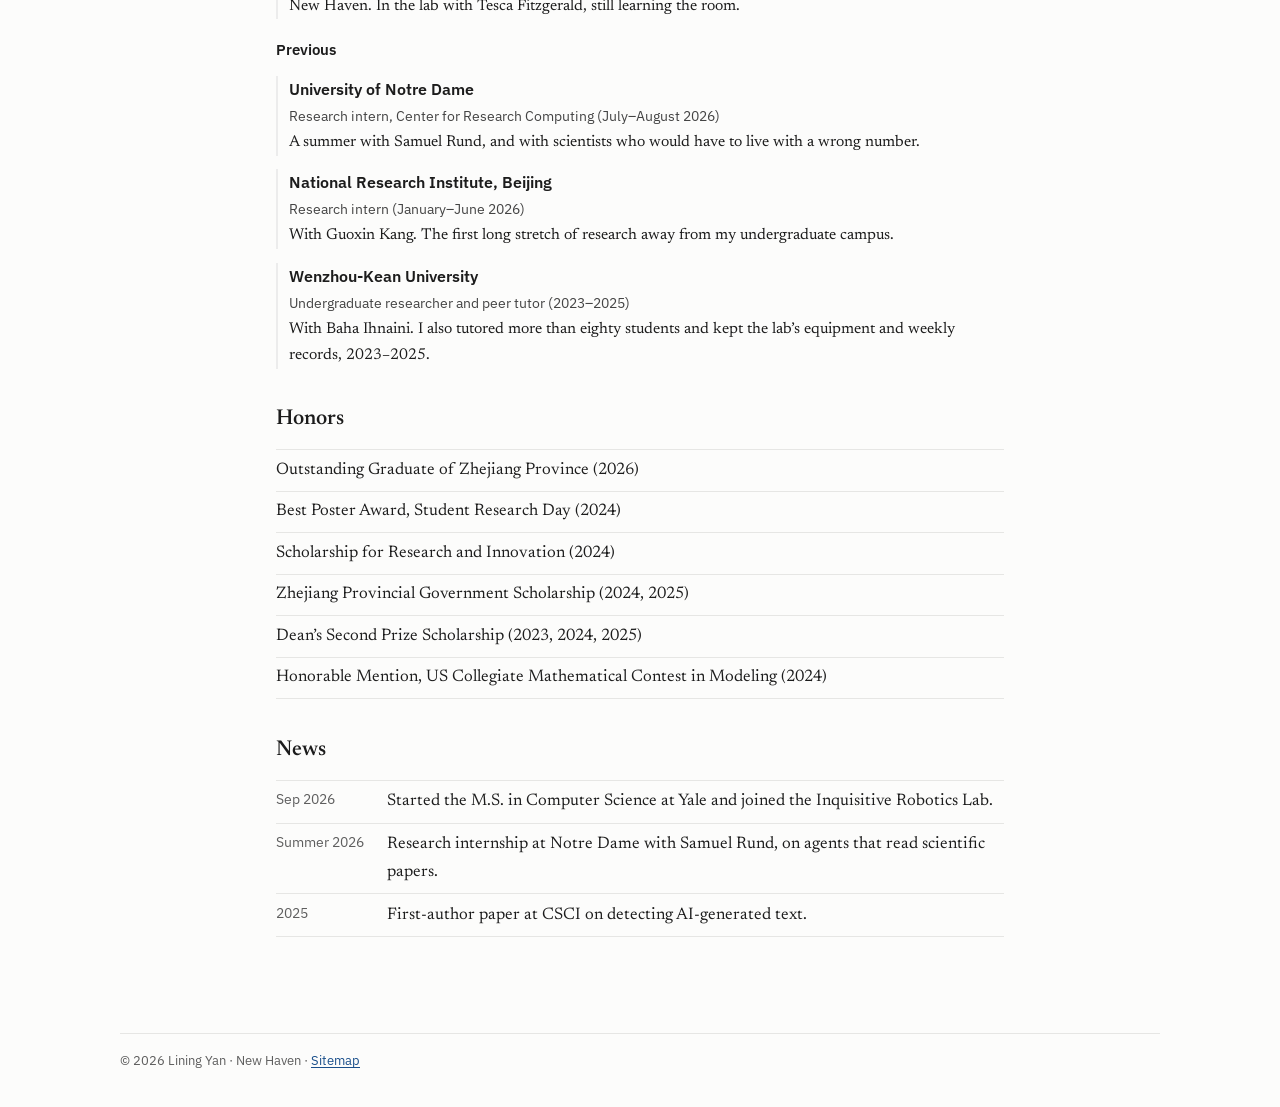
==== commit 6de33c2b: "Use the studio portrait on the homepage. The full headshot sits beside the introduction, in proporti" ====
--- a/index.html
+++ b/index.html
@@ -12,7 +12,7 @@
   <meta property="og:title" content="Lining Yan" />
   <meta property="og:description" content="M.S. student in Computer Science at Yale. A short introduction to who I am." />
   <meta property="og:url" content="https://yanlining1234741.github.io/lining-yan/" />
-  <meta property="og:image" content="https://yanlining1234741.github.io/lining-yan/assets/portrait.jpg" />
+  <meta property="og:image" content="https://yanlining1234741.github.io/lining-yan/assets/headshot.jpg" />
   <meta name="twitter:card" content="summary" />
   <meta name="twitter:title" content="Lining Yan" />
   <meta name="twitter:description" content="M.S. student in Computer Science at Yale. A short introduction to who I am." />
@@ -22,7 +22,7 @@
     "@type": "Person",
     "name": "Lining Yan",
     "url": "https://yanlining1234741.github.io/lining-yan/",
-    "image": "https://yanlining1234741.github.io/lining-yan/assets/portrait.jpg",
+    "image": "https://yanlining1234741.github.io/lining-yan/assets/headshot.jpg",
     "email": "mailto:lining.yan@yale.edu",
     "jobTitle": "M.S. Student in Computer Science",
     "affiliation": { "@type": "CollegeOrUniversity", "name": "Yale University" },
@@ -61,7 +61,7 @@
 
   <main class="home">
     <section class="intro-card">
-      <img src="assets/portrait.jpg" alt="Portrait of Lining Yan" width="999" height="1107" />
+      <img src="assets/headshot.jpg" alt="Portrait of Lining Yan" width="1600" height="1066" />
       <div>
         <h1>Lining Yan</h1>
         <p class="role">M.S. Student<br />Computer Science, Yale University</p>
--- a/css/style.css
+++ b/css/style.css
@@ -124,14 +124,14 @@
 }
 
 .home {
-  max-width: 44rem;
+  max-width: 48rem;
   margin: 0 auto;
   padding: 1.6rem 1.25rem 3.5rem;
 }
 
 .intro-card {
   display: grid;
-  grid-template-columns: 13.5rem 1fr;
+  grid-template-columns: 16.5rem 1fr;
   gap: 1.15rem 1.35rem;
   align-items: start;
   padding: 0.9rem;
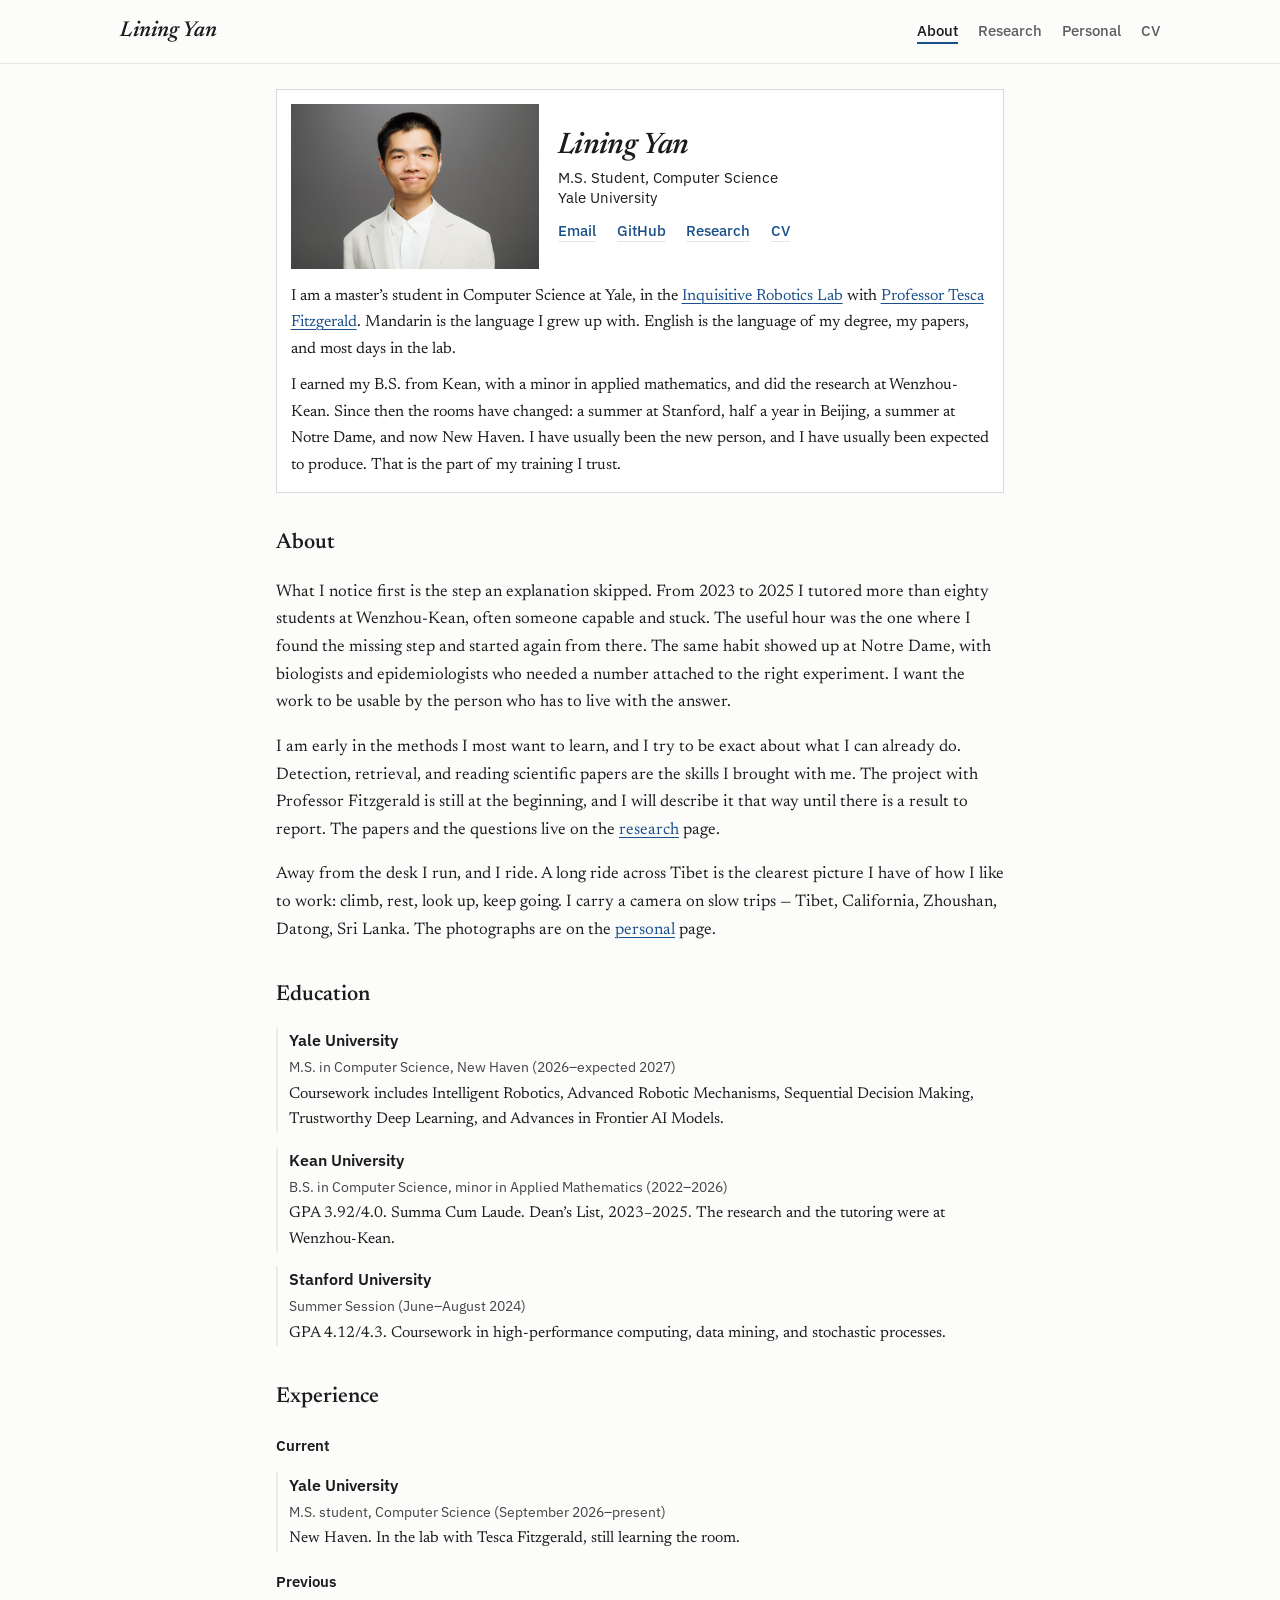
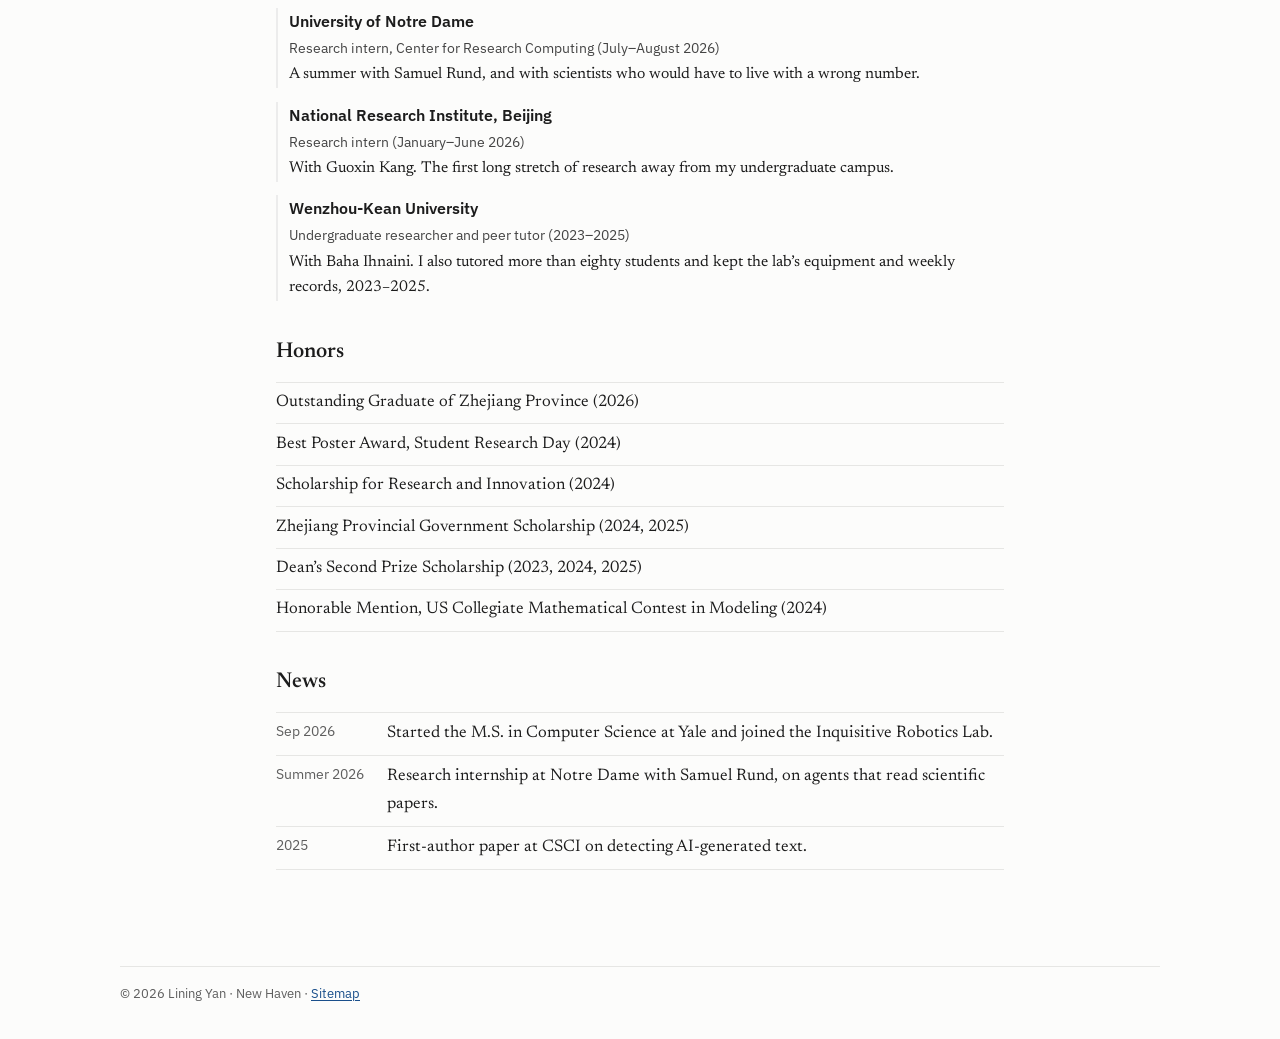
==== commit 3e35d951: "Tighten the portrait against the introduction. The photo stays on the left beside the name, and the " ====
--- a/index.html
+++ b/index.html
@@ -62,15 +62,17 @@
   <main class="home">
     <section class="intro-card">
       <img src="assets/headshot.jpg" alt="Portrait of Lining Yan" width="1600" height="1066" />
-      <div>
+      <div class="intro-id">
         <h1>Lining Yan</h1>
-        <p class="role">M.S. Student<br />Computer Science, Yale University</p>
+        <p class="role">M.S. Student, Computer Science<br />Yale University</p>
         <ul class="links">
           <li><a href="mailto:lining.yan@yale.edu">Email</a></li>
           <li><a href="https://github.com/yanlining1234741" target="_blank" rel="noopener">GitHub</a></li>
           <li><a href="research.html">Research</a></li>
           <li><a href="assets/Lining_Yan-CV.pdf" target="_blank" rel="noopener">CV</a></li>
         </ul>
+      </div>
+      <div class="intro-bio">
         <p>
           I am a master’s student in Computer Science at Yale, in the
           <a href="https://iqr.cs.yale.edu/" target="_blank" rel="noopener">Inquisitive Robotics Lab</a>
--- a/css/style.css
+++ b/css/style.css
@@ -131,18 +131,29 @@
 
 .intro-card {
   display: grid;
-  grid-template-columns: 16.5rem 1fr;
-  gap: 1.15rem 1.35rem;
-  align-items: start;
-  padding: 0.9rem;
+  grid-template-columns: 15.5rem 1fr;
+  gap: 0.85rem 1.2rem;
+  align-items: center;
+  padding: 0.85rem;
   border: 1px solid #d9d9d6;
   background: #fff;
 }
 
 .intro-card img {
+  grid-column: 1;
+  grid-row: 1;
   display: block;
   width: 100%;
   height: auto;
+}
+
+.intro-id {
+  grid-column: 2;
+  grid-row: 1;
+}
+
+.intro-bio {
+  grid-column: 1 / -1;
 }
 
 .intro-card h1 {
@@ -163,12 +174,16 @@
 }
 
 .intro-card .links {
-  margin: 0 0 0.85rem;
-}
-
-.intro-card p {
-  margin: 0 0 0.75rem;
+  margin: 0.7rem 0 0;
+}
+
+.intro-bio p {
+  margin: 0 0 0.65rem;
   font-size: 1rem;
+}
+
+.intro-bio p:last-child {
+  margin-bottom: 0;
 }
 
 .prose-block {
@@ -839,9 +854,21 @@
     gap: 0.45rem;
   }
 
+  .intro-card {
+    grid-template-columns: 1fr;
+  }
+
+  .intro-card img,
+  .intro-id,
+  .intro-bio {
+    grid-column: 1;
+    grid-row: auto;
+  }
+
   .intro-card img {
     width: 100%;
     height: auto;
+    margin: 0;
   }
 
   .who img {
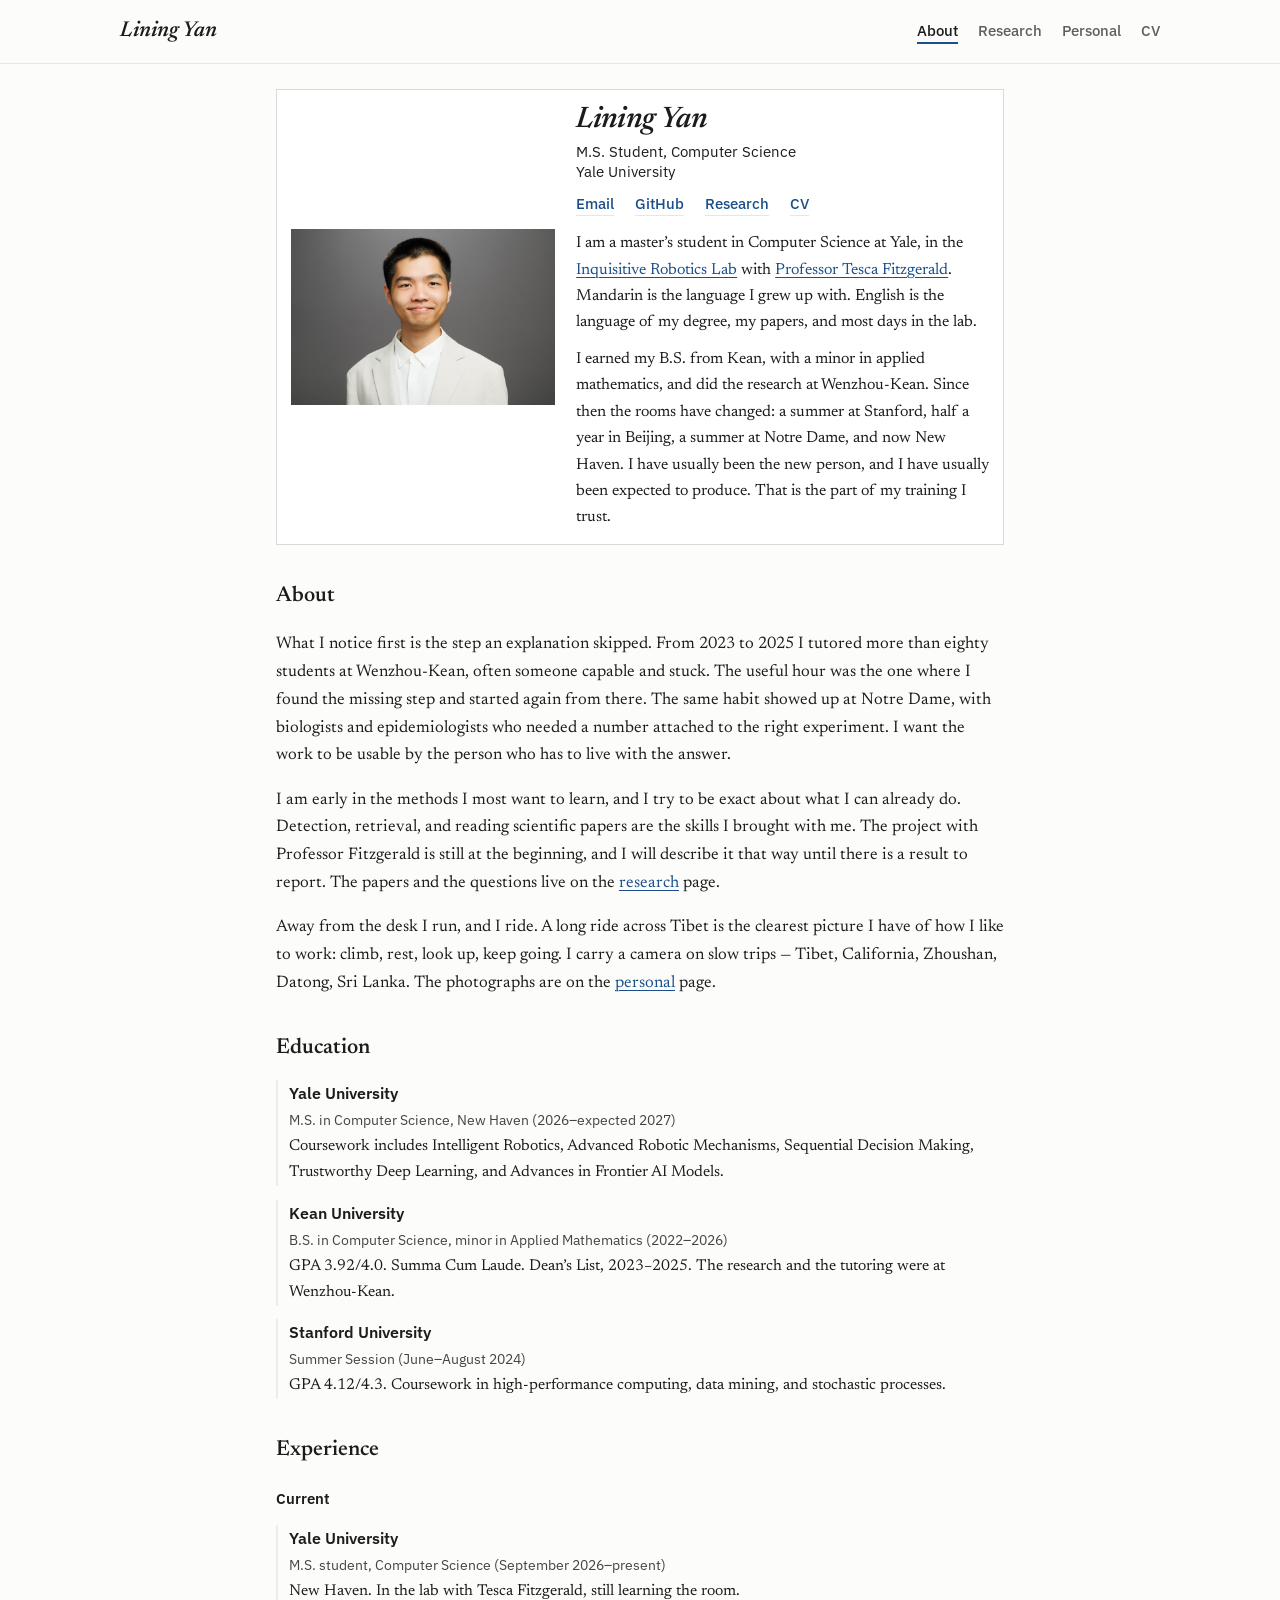
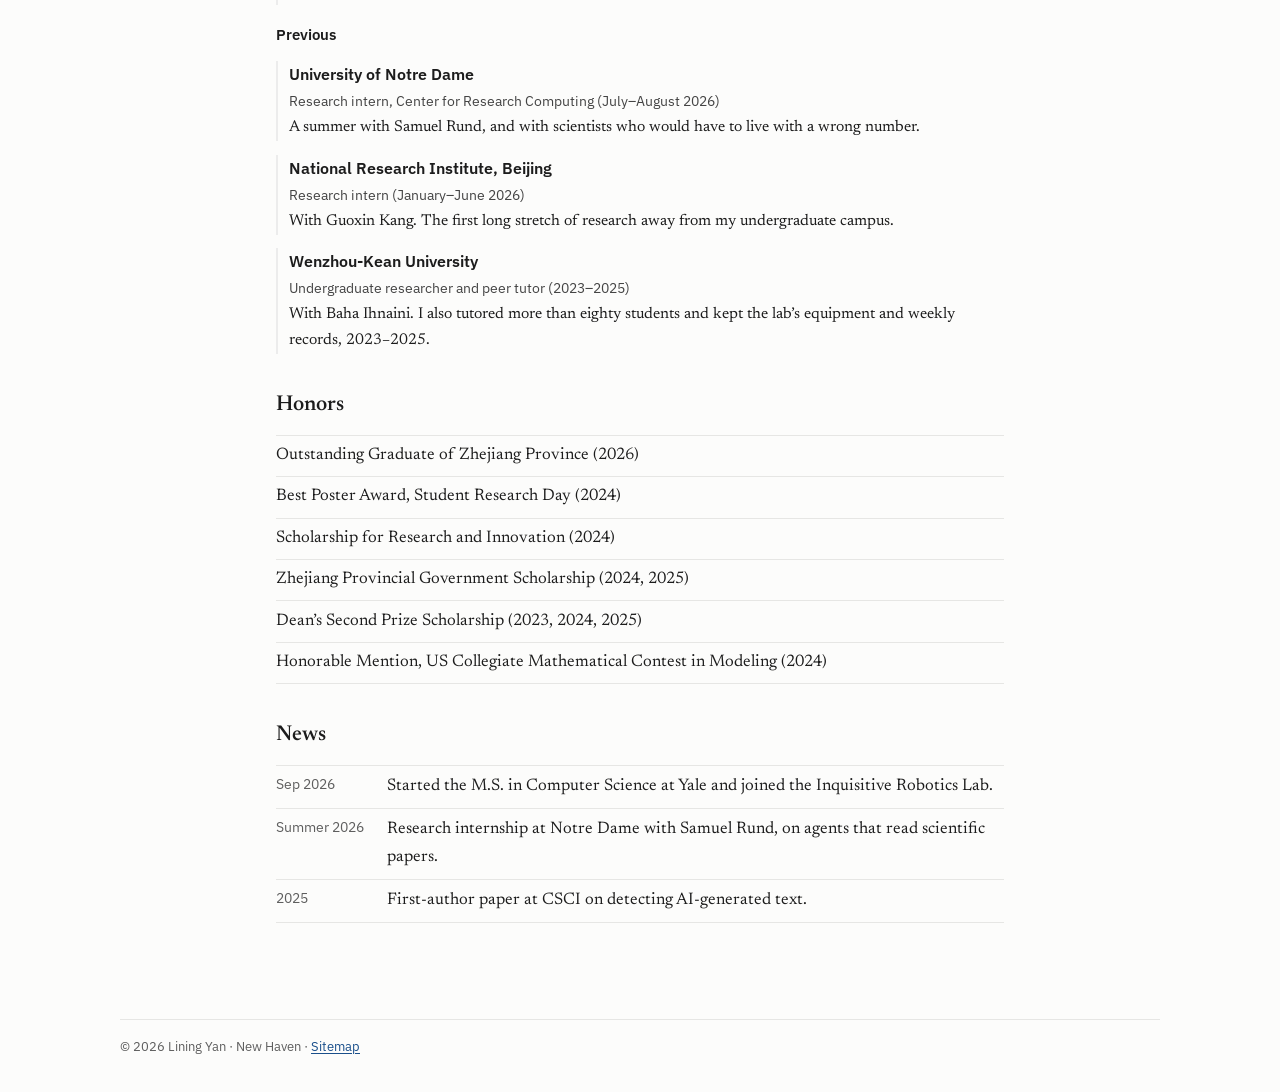
==== commit 4fa1b169: "Center the portrait against the introduction. The photo sits on the left, vertically centered beside" ====
--- a/index.html
+++ b/index.html
@@ -62,7 +62,7 @@
   <main class="home">
     <section class="intro-card">
       <img src="assets/headshot.jpg" alt="Portrait of Lining Yan" width="1600" height="1066" />
-      <div class="intro-id">
+      <div class="intro-copy">
         <h1>Lining Yan</h1>
         <p class="role">M.S. Student, Computer Science<br />Yale University</p>
         <ul class="links">
@@ -71,8 +71,6 @@
           <li><a href="research.html">Research</a></li>
           <li><a href="assets/Lining_Yan-CV.pdf" target="_blank" rel="noopener">CV</a></li>
         </ul>
-      </div>
-      <div class="intro-bio">
         <p>
           I am a master’s student in Computer Science at Yale, in the
           <a href="https://iqr.cs.yale.edu/" target="_blank" rel="noopener">Inquisitive Robotics Lab</a>
--- a/css/style.css
+++ b/css/style.css
@@ -131,8 +131,8 @@
 
 .intro-card {
   display: grid;
-  grid-template-columns: 15.5rem 1fr;
-  gap: 0.85rem 1.2rem;
+  grid-template-columns: 16.5rem 1fr;
+  gap: 0 1.35rem;
   align-items: center;
   padding: 0.85rem;
   border: 1px solid #d9d9d6;
@@ -140,20 +140,10 @@
 }
 
 .intro-card img {
-  grid-column: 1;
-  grid-row: 1;
   display: block;
   width: 100%;
   height: auto;
-}
-
-.intro-id {
-  grid-column: 2;
-  grid-row: 1;
-}
-
-.intro-bio {
-  grid-column: 1 / -1;
+  align-self: center;
 }
 
 .intro-card h1 {
@@ -174,15 +164,15 @@
 }
 
 .intro-card .links {
-  margin: 0.7rem 0 0;
-}
-
-.intro-bio p {
+  margin: 0.65rem 0 0.85rem;
+}
+
+.intro-copy p:not(.role) {
   margin: 0 0 0.65rem;
   font-size: 1rem;
 }
 
-.intro-bio p:last-child {
+.intro-copy p:last-child {
   margin-bottom: 0;
 }
 
@@ -856,13 +846,7 @@
 
   .intro-card {
     grid-template-columns: 1fr;
-  }
-
-  .intro-card img,
-  .intro-id,
-  .intro-bio {
-    grid-column: 1;
-    grid-row: auto;
+    gap: 0.85rem;
   }
 
   .intro-card img {
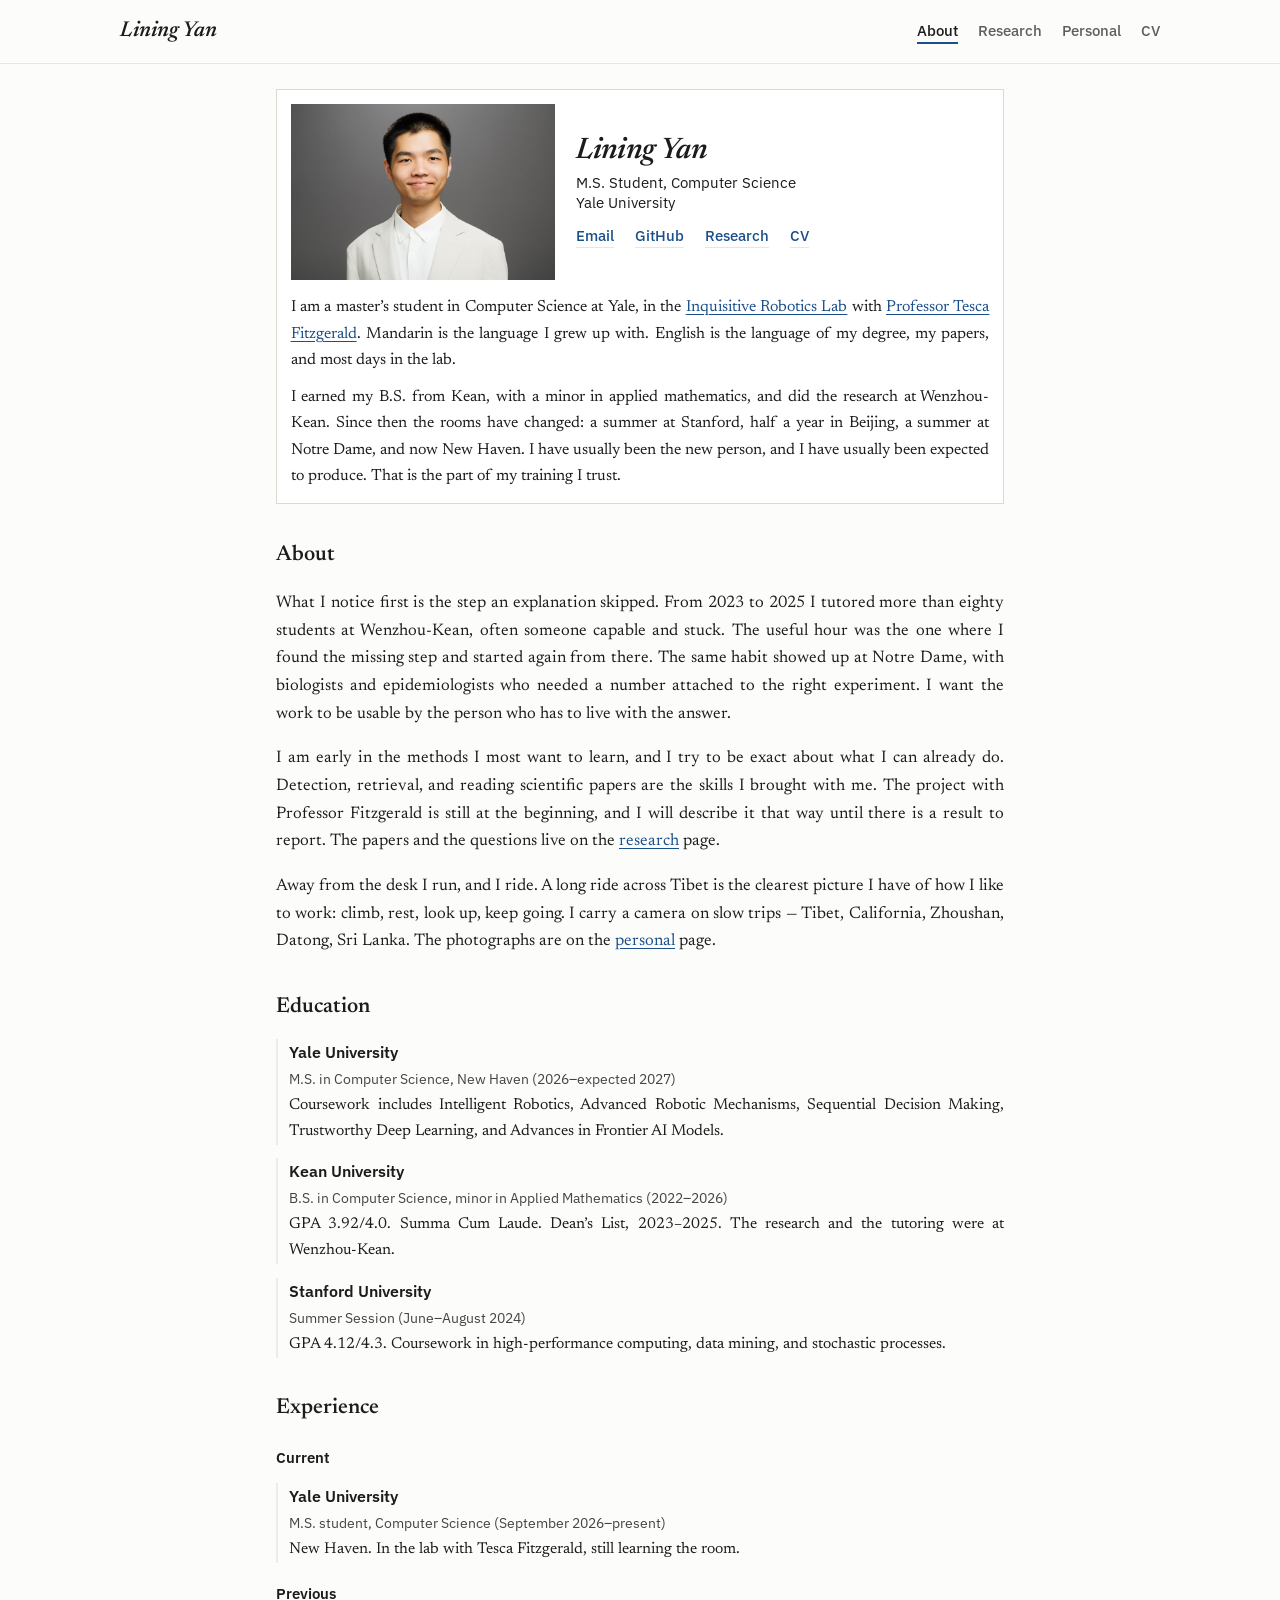
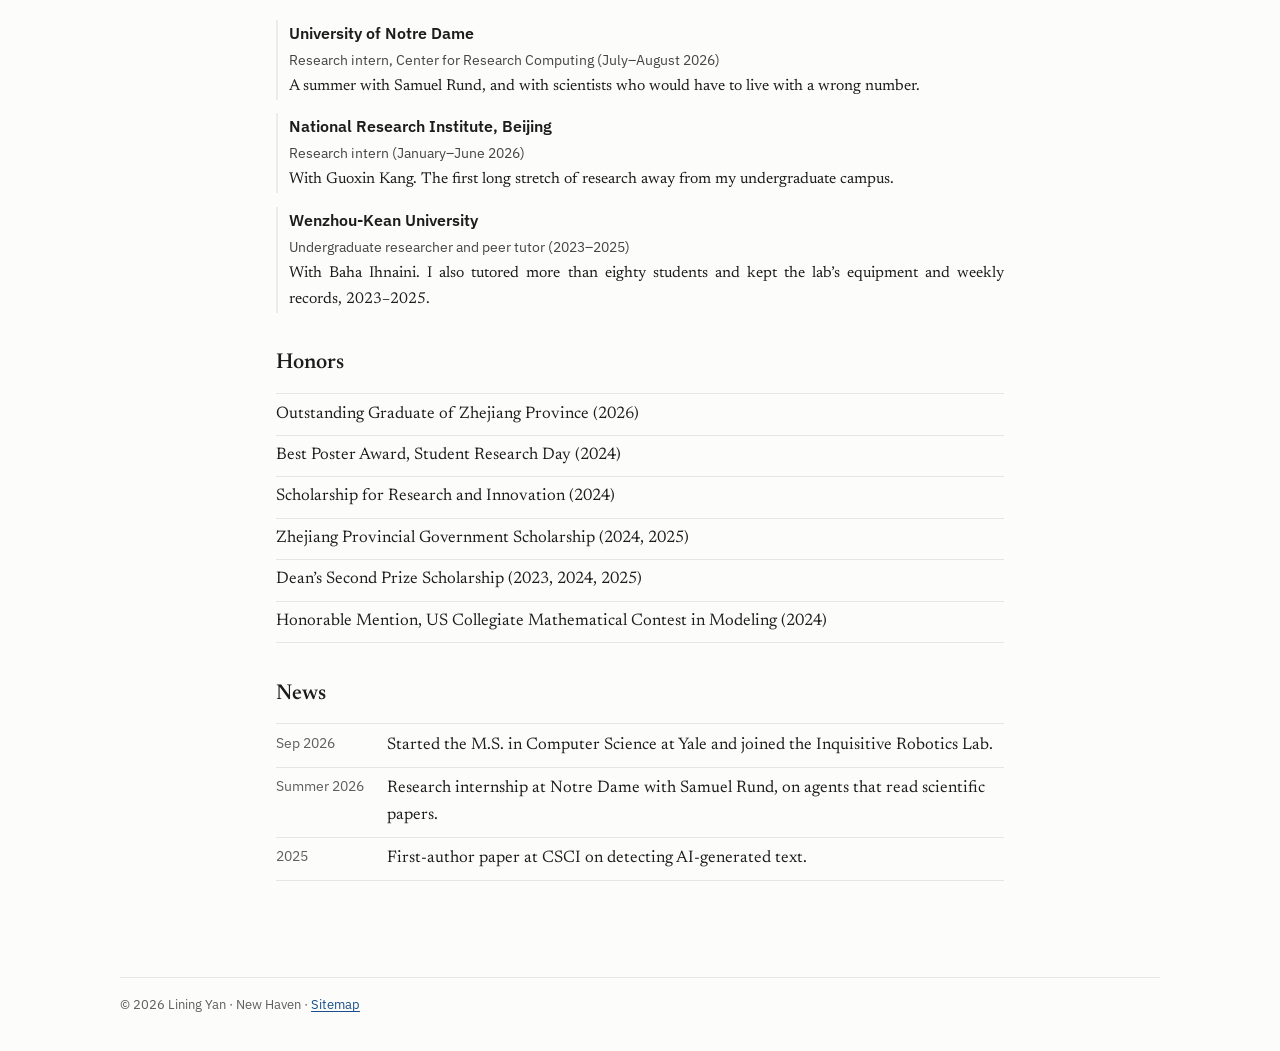
==== commit 4ce1d3a3: "Let the introduction run the full width of the card. The portrait stays beside the name, and the par" ====
--- a/index.html
+++ b/index.html
@@ -62,7 +62,7 @@
   <main class="home">
     <section class="intro-card">
       <img src="assets/headshot.jpg" alt="Portrait of Lining Yan" width="1600" height="1066" />
-      <div class="intro-copy">
+      <div class="intro-id">
         <h1>Lining Yan</h1>
         <p class="role">M.S. Student, Computer Science<br />Yale University</p>
         <ul class="links">
@@ -71,6 +71,8 @@
           <li><a href="research.html">Research</a></li>
           <li><a href="assets/Lining_Yan-CV.pdf" target="_blank" rel="noopener">CV</a></li>
         </ul>
+      </div>
+      <div class="intro-bio">
         <p>
           I am a master’s student in Computer Science at Yale, in the
           <a href="https://iqr.cs.yale.edu/" target="_blank" rel="noopener">Inquisitive Robotics Lab</a>
--- a/css/style.css
+++ b/css/style.css
@@ -132,7 +132,8 @@
 .intro-card {
   display: grid;
   grid-template-columns: 16.5rem 1fr;
-  gap: 0 1.35rem;
+  column-gap: 1.35rem;
+  row-gap: 0.9rem;
   align-items: center;
   padding: 0.85rem;
   border: 1px solid #d9d9d6;
@@ -140,10 +141,21 @@
 }
 
 .intro-card img {
+  grid-column: 1;
+  grid-row: 1;
   display: block;
   width: 100%;
   height: auto;
   align-self: center;
+}
+
+.intro-id {
+  grid-column: 2;
+  grid-row: 1;
+}
+
+.intro-bio {
+  grid-column: 1 / -1;
 }
 
 .intro-card h1 {
@@ -164,15 +176,16 @@
 }
 
 .intro-card .links {
-  margin: 0.65rem 0 0.85rem;
-}
-
-.intro-copy p:not(.role) {
+  margin: 0.7rem 0 0;
+}
+
+.intro-bio p {
   margin: 0 0 0.65rem;
   font-size: 1rem;
-}
-
-.intro-copy p:last-child {
+  text-align: justify;
+}
+
+.intro-bio p:last-child {
   margin-bottom: 0;
 }
 
@@ -184,6 +197,10 @@
   margin: 0 0 0.7rem;
   font-size: 1.35rem;
   font-weight: 560;
+}
+
+.prose-block p {
+  text-align: justify;
 }
 
 .interest-list {
@@ -849,6 +866,13 @@
     gap: 0.85rem;
   }
 
+  .intro-card img,
+  .intro-id,
+  .intro-bio {
+    grid-column: 1;
+    grid-row: auto;
+  }
+
   .intro-card img {
     width: 100%;
     height: auto;
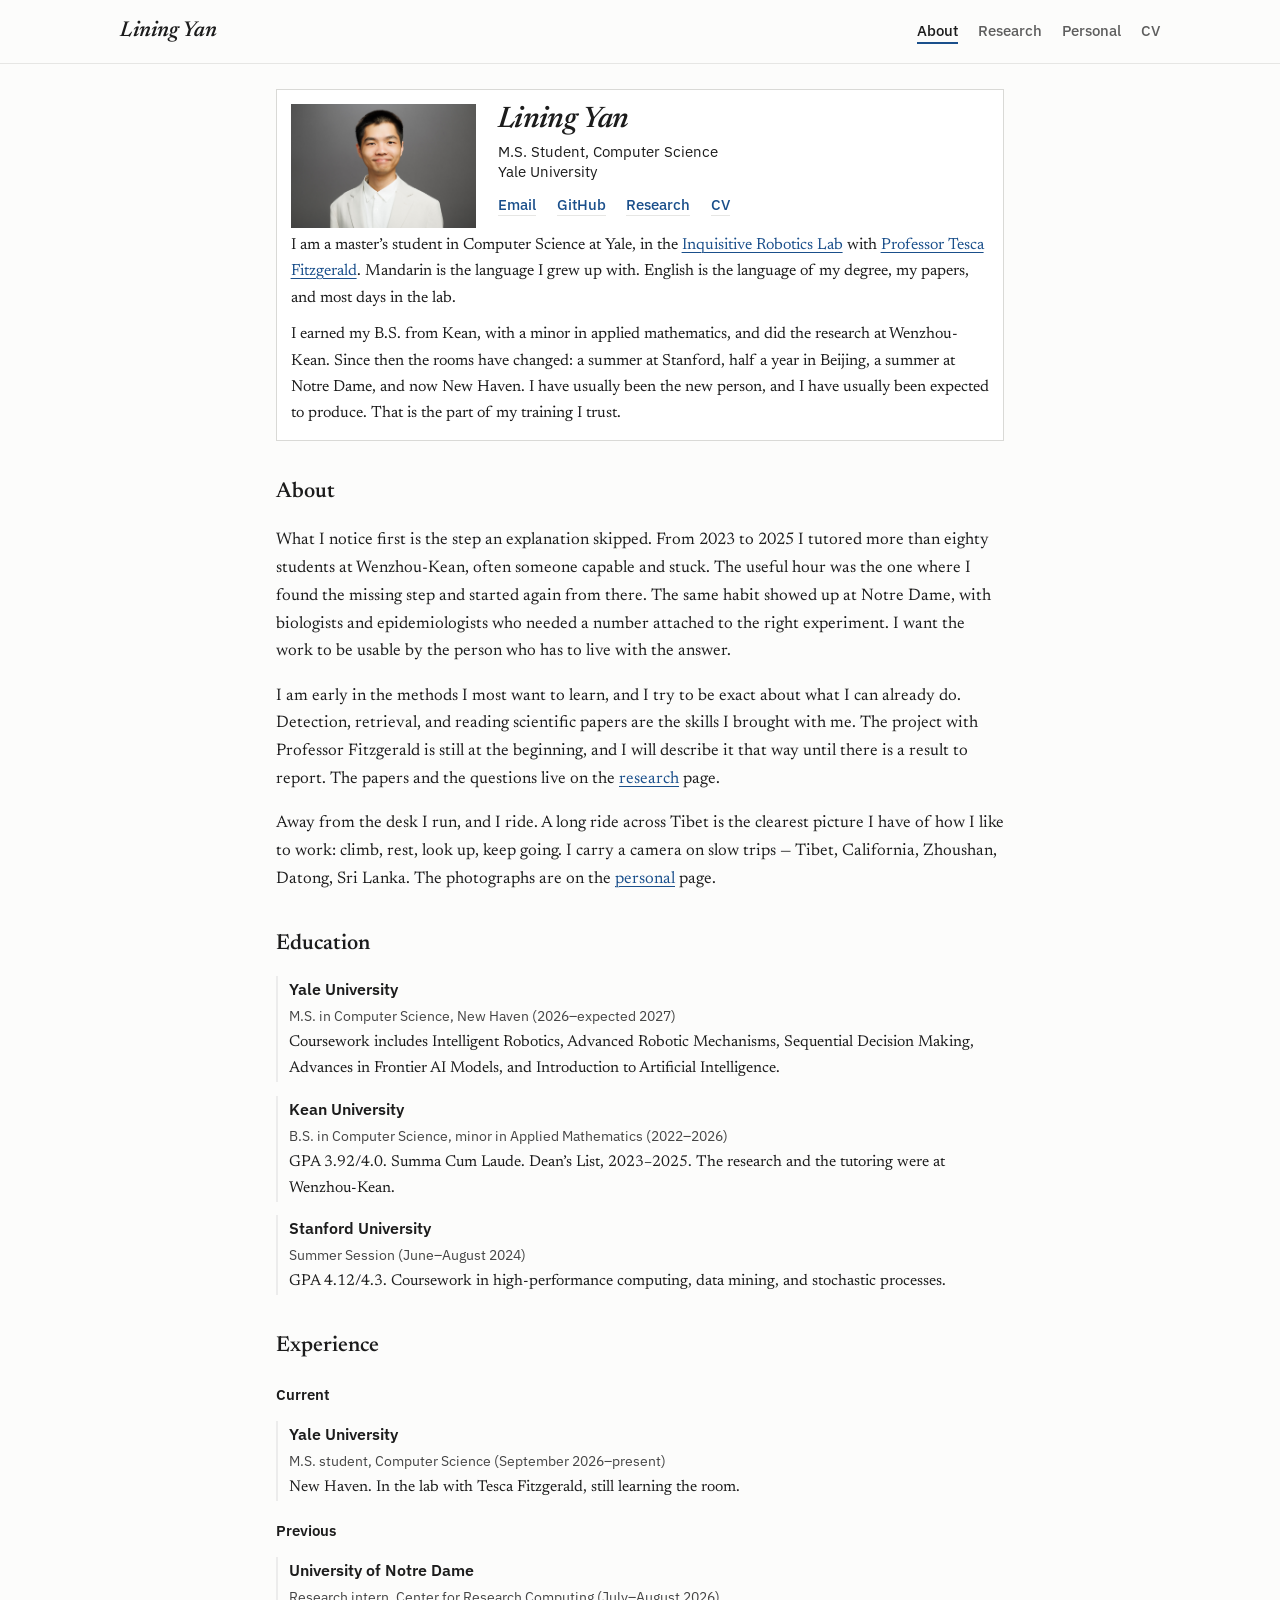
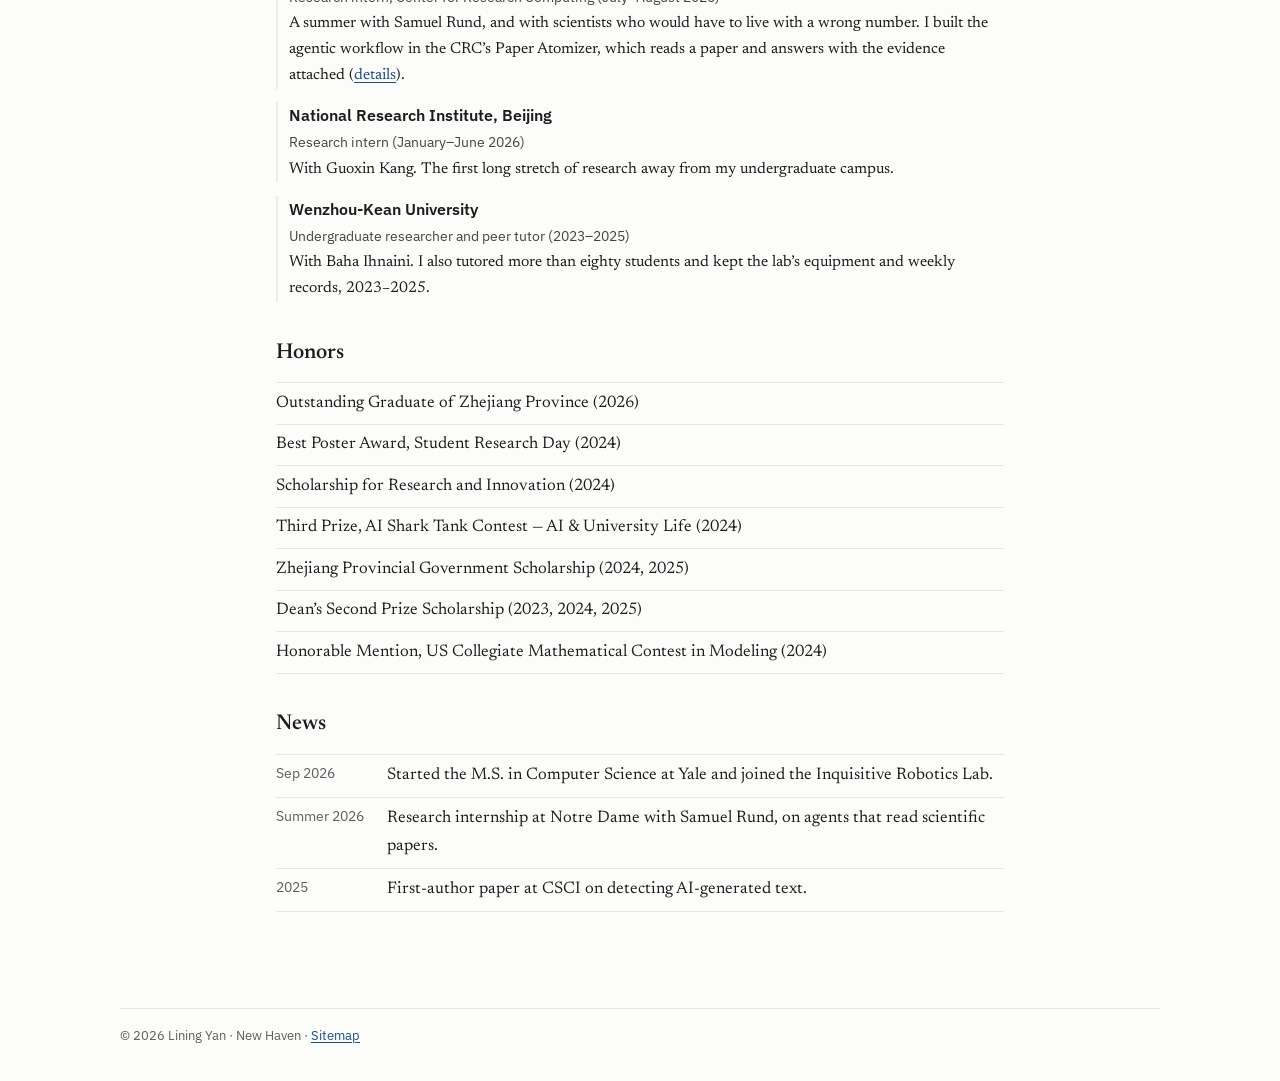
==== commit 178e1226: "Update the CV and describe the Notre Dame Paper Atomizer work. Co-authored-by: Cursor <cursoragent@c" ====
--- a/index.html
+++ b/index.html
@@ -115,7 +115,7 @@
       <article class="exp">
         <h3>Yale University</h3>
         <p class="exp-meta">M.S. in Computer Science, New Haven (2026–expected 2027)</p>
-        <p class="exp-note">Coursework includes Intelligent Robotics, Advanced Robotic Mechanisms, Sequential Decision Making, Trustworthy Deep Learning, and Advances in Frontier AI Models.</p>
+        <p class="exp-note">Coursework includes Intelligent Robotics, Advanced Robotic Mechanisms, Sequential Decision Making, Advances in Frontier AI Models, and Introduction to Artificial Intelligence.</p>
       </article>
       <article class="exp">
         <h3>Kean University</h3>
@@ -142,7 +142,7 @@
       <article class="exp">
         <h3>University of Notre Dame</h3>
         <p class="exp-meta">Research intern, Center for Research Computing (July–August 2026)</p>
-        <p class="exp-note">A summer with Samuel Rund, and with scientists who would have to live with a wrong number.</p>
+        <p class="exp-note">A summer with Samuel Rund, and with scientists who would have to live with a wrong number. I built the agentic workflow in the CRC’s Paper Atomizer, which reads a paper and answers with the evidence attached (<a href="research.html">details</a>).</p>
       </article>
       <article class="exp">
         <h3>National Research Institute, Beijing</h3>
@@ -162,6 +162,7 @@
         <li>Outstanding Graduate of Zhejiang Province (2026)</li>
         <li>Best Poster Award, Student Research Day (2024)</li>
         <li>Scholarship for Research and Innovation (2024)</li>
+        <li>Third Prize, AI Shark Tank Contest — AI &amp; University Life (2024)</li>
         <li>Zhejiang Provincial Government Scholarship (2024, 2025)</li>
         <li>Dean’s Second Prize Scholarship (2023, 2024, 2025)</li>
         <li>Honorable Mention, US Collegiate Mathematical Contest in Modeling (2024)</li>
--- a/css/style.css
+++ b/css/style.css
@@ -130,32 +130,23 @@
 }
 
 .intro-card {
-  display: grid;
-  grid-template-columns: 16.5rem 1fr;
-  column-gap: 1.35rem;
-  row-gap: 0.9rem;
-  align-items: center;
+  display: flow-root;
   padding: 0.85rem;
   border: 1px solid #d9d9d6;
   background: #fff;
 }
 
 .intro-card img {
-  grid-column: 1;
-  grid-row: 1;
-  display: block;
+  float: left;
+  width: 11.6rem;
+  height: auto;
+  margin: 0 1.35rem 0 0;
+}
+
+.intro-bio {
+  clear: both;
   width: 100%;
-  height: auto;
-  align-self: center;
-}
-
-.intro-id {
-  grid-column: 2;
-  grid-row: 1;
-}
-
-.intro-bio {
-  grid-column: 1 / -1;
+  margin-top: 0.9rem;
 }
 
 .intro-card h1 {
@@ -182,7 +173,6 @@
 .intro-bio p {
   margin: 0 0 0.65rem;
   font-size: 1rem;
-  text-align: justify;
 }
 
 .intro-bio p:last-child {
@@ -197,10 +187,6 @@
   margin: 0 0 0.7rem;
   font-size: 1.35rem;
   font-weight: 560;
-}
-
-.prose-block p {
-  text-align: justify;
 }
 
 .interest-list {
@@ -514,6 +500,135 @@
   border-bottom: 1px solid var(--line);
 }
 
+.work-list-follow {
+  margin-bottom: 3rem;
+}
+
+.project-list {
+  list-style: none;
+  margin: 0;
+  padding: 0;
+}
+
+.project {
+  display: grid;
+  grid-template-columns: minmax(0, 1.05fr) minmax(0, 1fr);
+  gap: 1.75rem;
+  align-items: start;
+  padding: 1.6rem 0;
+  border-top: 1px solid var(--line);
+}
+
+.project-figures {
+  display: grid;
+  gap: 0.75rem;
+}
+
+.project-note code {
+  font-size: 0.78rem;
+  color: var(--ink);
+}
+
+.project-figure {
+  display: block;
+  width: 100%;
+  margin: 0;
+  padding: 0.6rem;
+  border: 1px solid var(--line);
+  background: #fff;
+  cursor: zoom-in;
+  transition: border-color 0.25s ease, box-shadow 0.25s ease;
+}
+
+.project-figure img {
+  display: block;
+  width: 100%;
+  height: auto;
+}
+
+.project-figure:hover,
+.project-figure:focus-visible {
+  border-color: var(--mark);
+  box-shadow: 0 6px 18px rgba(26, 79, 139, 0.08);
+}
+
+.project-figure:focus-visible {
+  outline: 2px solid var(--mark);
+  outline-offset: 2px;
+}
+
+.project-body h2 {
+  margin: 0 0 0.35rem;
+  font-size: 1.35rem;
+  font-weight: 560;
+  line-height: 1.25;
+  letter-spacing: -0.02em;
+}
+
+.project-body p {
+  margin: 0 0 0.75rem;
+  color: #2c3340;
+}
+
+.project-body .authors {
+  font-family: var(--sans);
+  font-size: 0.86rem;
+  line-height: 1.45;
+  color: var(--muted);
+}
+
+.project-body .authors strong {
+  color: var(--ink);
+  font-weight: 600;
+}
+
+.project-note {
+  font-family: var(--sans);
+  font-size: 0.82rem;
+  line-height: 1.45;
+}
+
+.project-body .project-note {
+  color: var(--muted);
+}
+
+.stats {
+  display: grid;
+  grid-template-columns: repeat(3, minmax(0, 1fr));
+  gap: 0.6rem;
+  list-style: none;
+  margin: 0.9rem 0 0.8rem;
+  padding: 0;
+}
+
+.stats li {
+  padding: 0.55rem 0.65rem 0.6rem;
+  background: #fff;
+  border-top: 2px solid var(--mark);
+}
+
+.stats strong {
+  display: block;
+  font-family: var(--sans);
+  font-size: 1.02rem;
+  font-weight: 600;
+  color: var(--mark);
+  white-space: nowrap;
+}
+
+.stats span {
+  display: block;
+  margin-top: 0.15rem;
+  font-family: var(--sans);
+  font-size: 0.74rem;
+  line-height: 1.35;
+  color: var(--muted);
+}
+
+.project-body .links {
+  margin-top: 0.4rem;
+}
+
 .facts {
   display: grid;
   grid-template-columns: repeat(4, minmax(0, 1fr));
@@ -751,7 +866,7 @@
 
 .lightbox-figure {
   margin: 0;
-  max-width: min(92vw, 56rem);
+  max-width: min(94vw, 72rem);
   text-align: center;
 }
 
@@ -852,31 +967,28 @@
     max-width: 100%;
   }
 
+  .project {
+    grid-template-columns: minmax(0, 1fr);
+    gap: 1rem;
+  }
+
+  .stats {
+    grid-template-columns: minmax(0, 1fr);
+  }
+
   .who,
   .plain-list > li,
   .facts,
-  .intro-card,
   .news li {
     grid-template-columns: 1fr;
     gap: 0.45rem;
   }
 
-  .intro-card {
-    grid-template-columns: 1fr;
-    gap: 0.85rem;
-  }
-
-  .intro-card img,
-  .intro-id,
-  .intro-bio {
-    grid-column: 1;
-    grid-row: auto;
-  }
-
   .intro-card img {
+    float: none;
     width: 100%;
     height: auto;
-    margin: 0;
+    margin: 0 0 0.85rem;
   }
 
   .who img {
